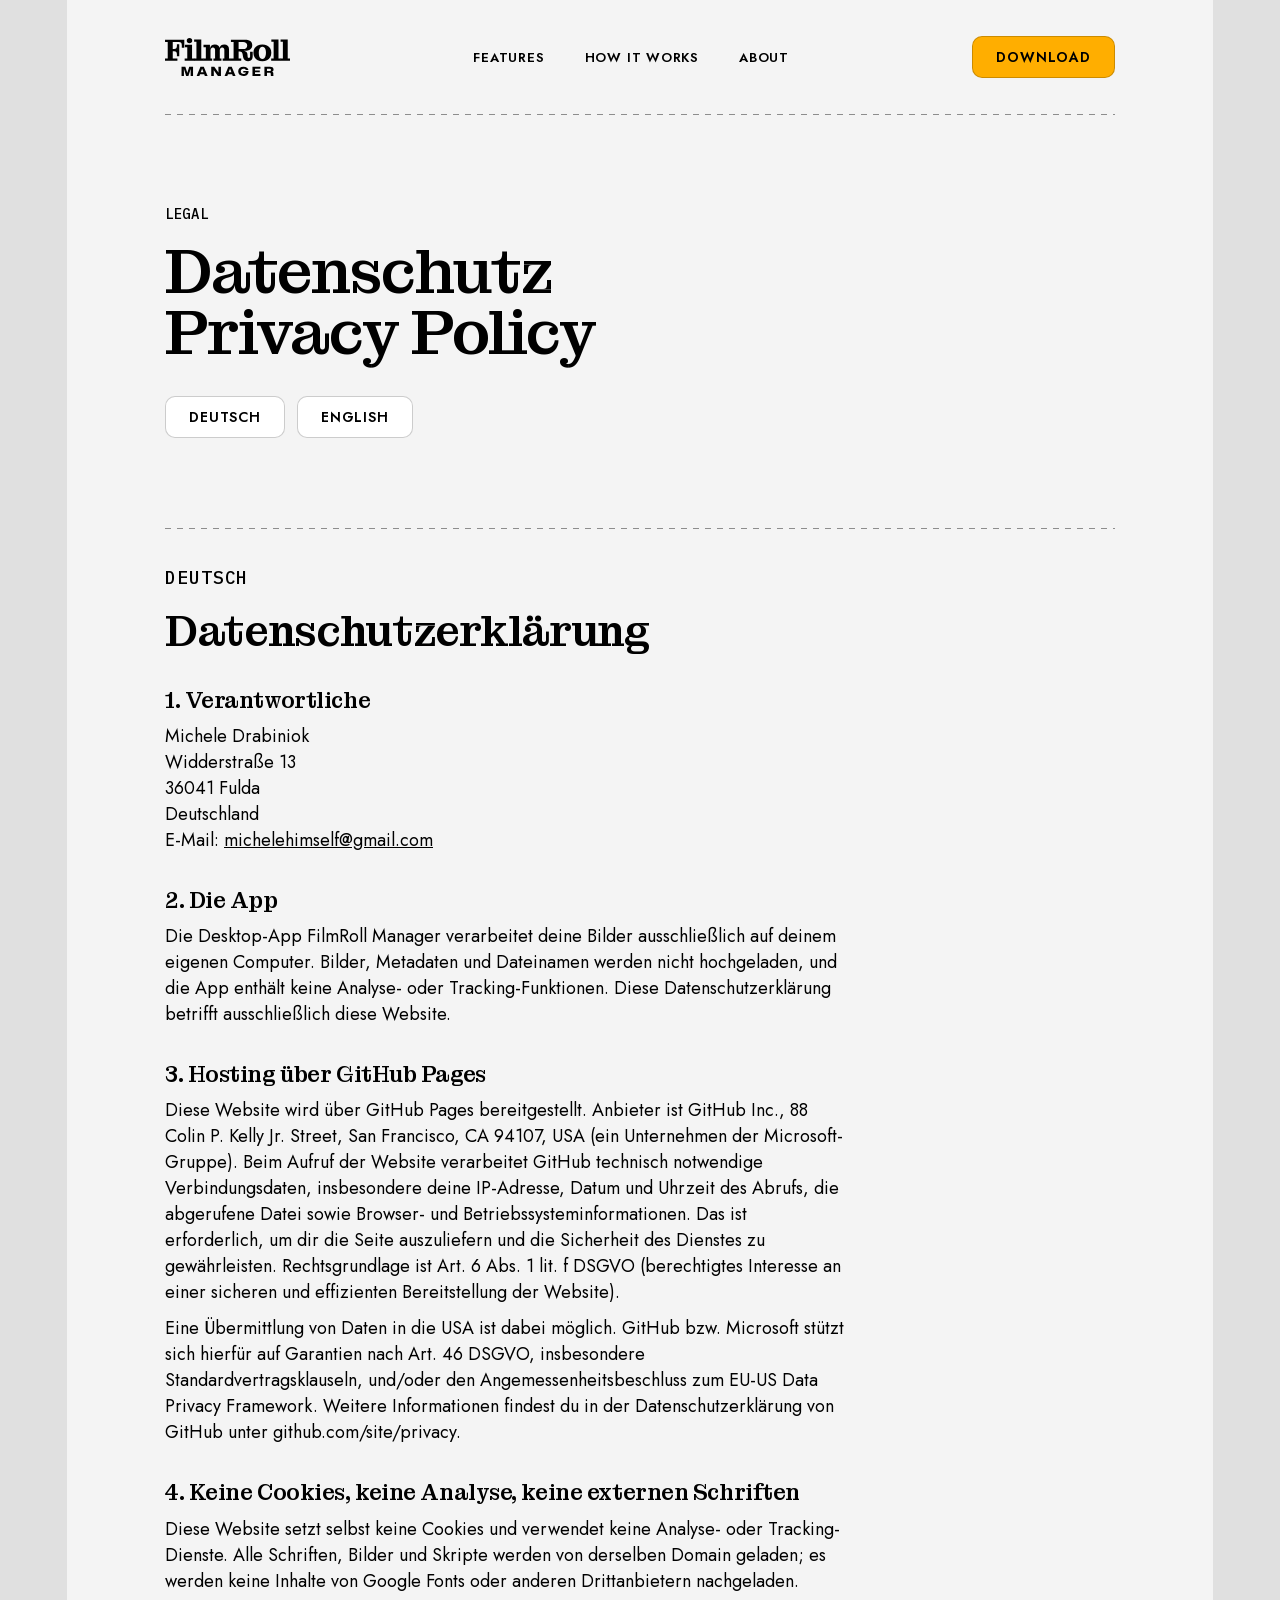
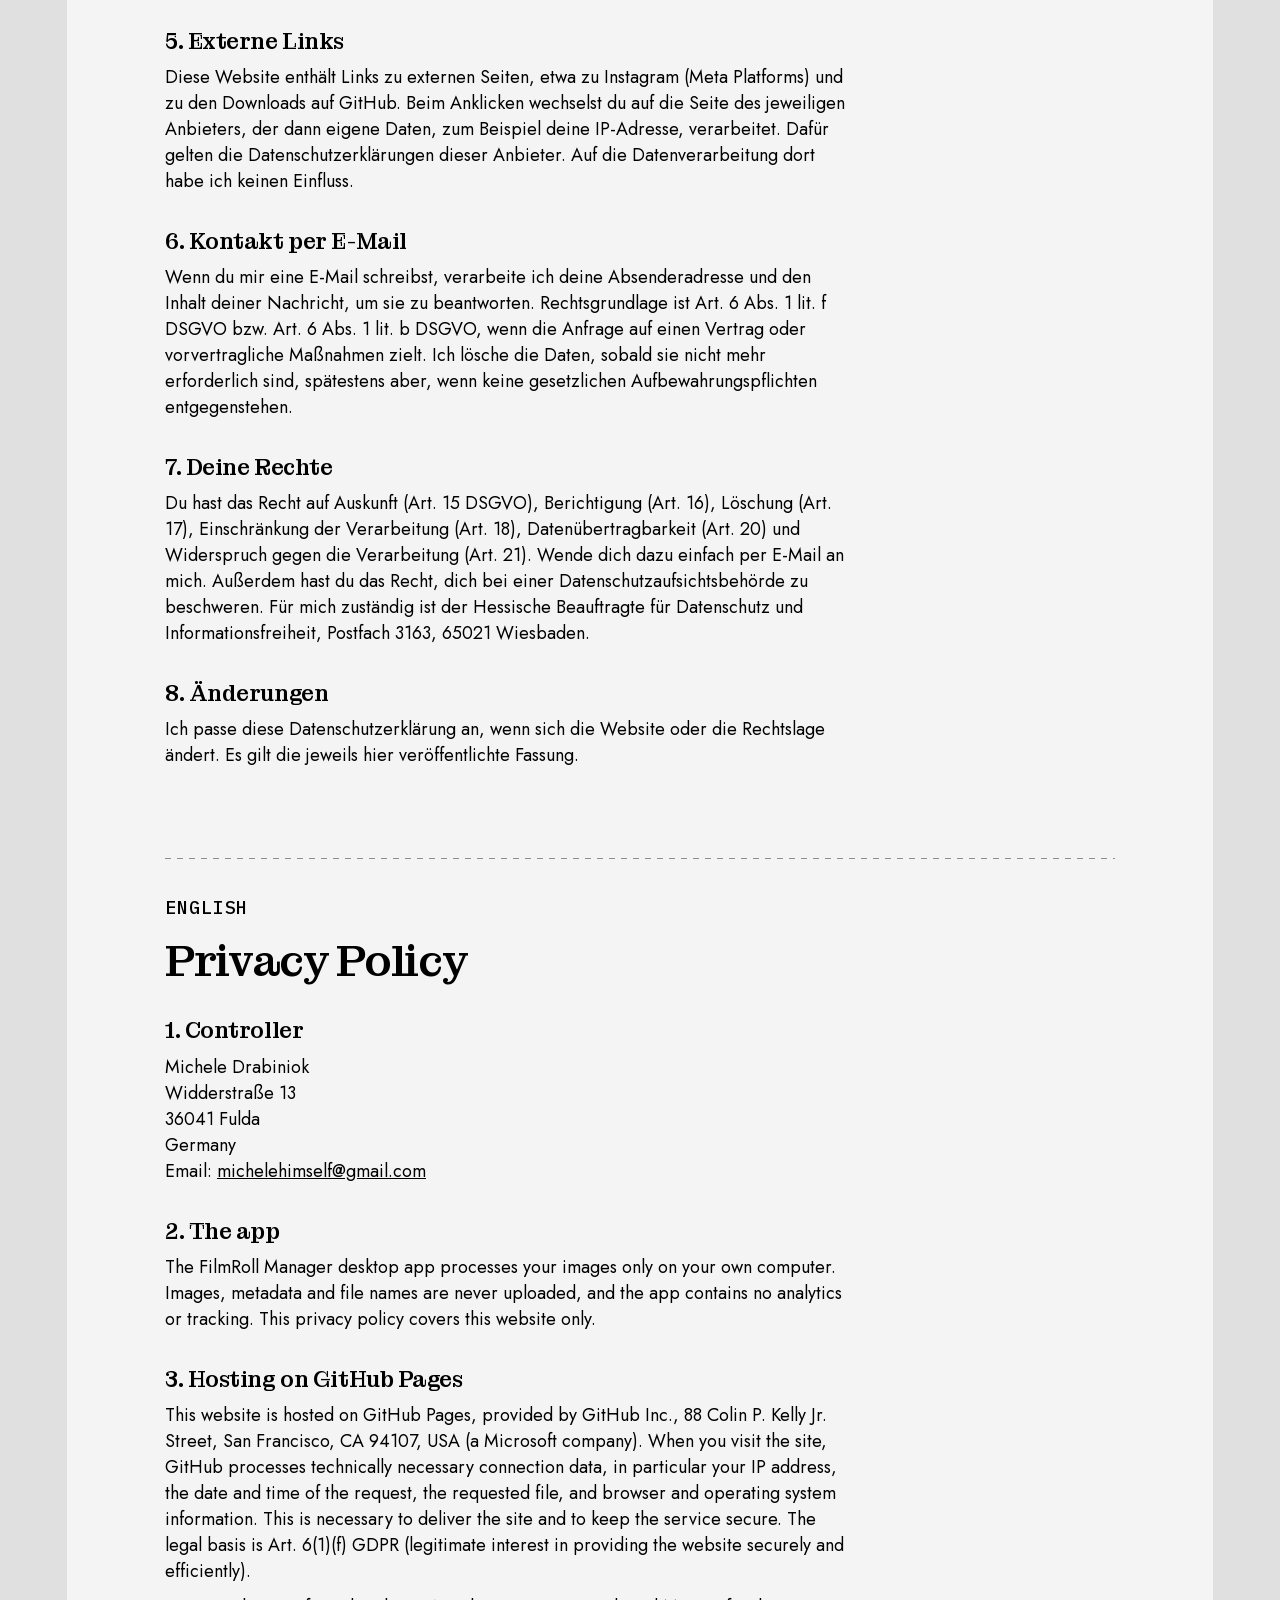
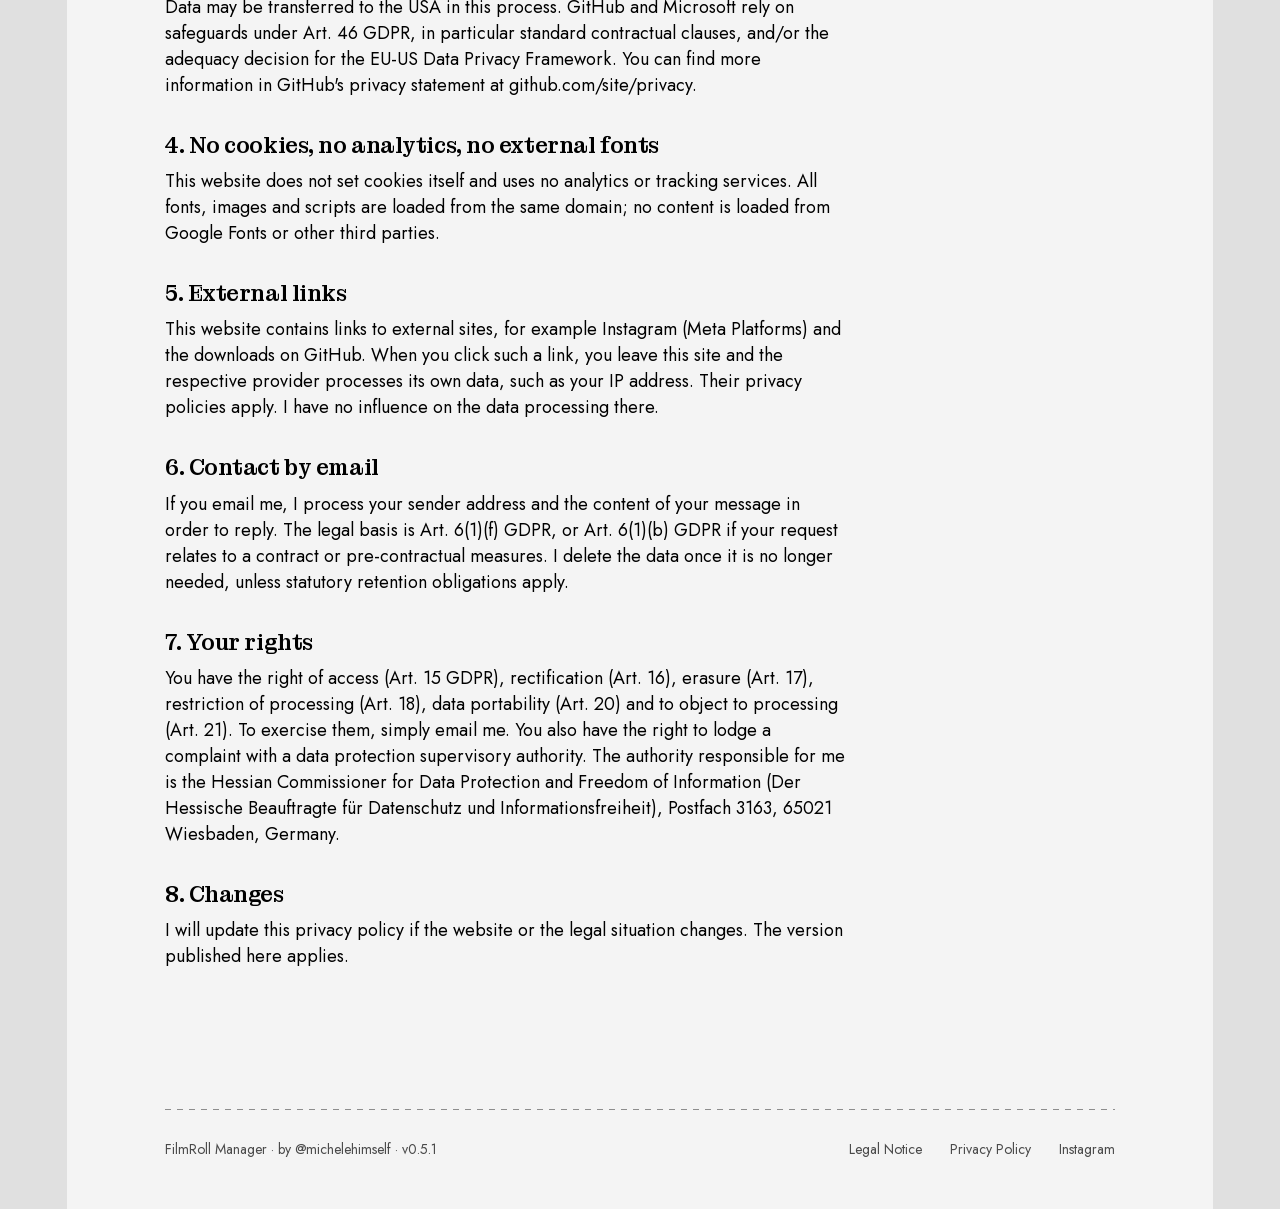
==== datenschutz.html @ 2329e123 "Add FilmRoll Manager website Landing page, legal notice and privacy policy (German and English), loc" ====
<!doctype html>
<html lang="de">
<head>
<meta charset="utf-8">
<meta name="viewport" content="width=device-width, initial-scale=1">
<title>Datenschutzerklärung / Privacy Policy – FilmRoll Manager</title>
<meta name="description" content="Datenschutzerklärung und Privacy Policy der Website von FilmRoll Manager.">
<link rel="stylesheet" href="styles.css">
</head>
<body>
<div class="page">

  <header class="wrap" id="top">
    <div class="nav">
      <a href="index.html" aria-label="FilmRoll Manager"><img class="logo" src="assets/logo.svg" alt="FilmRoll Manager" width="125" height="39"></a>
      <nav aria-label="Main">
        <a href="index.html#features">Features</a>
        <a href="index.html#how">How it works</a>
        <a href="index.html#about">About</a>
      </nav>
      <a class="btn" href="index.html#download">Download</a>
    </div>
    <div class="rule"></div>
  </header>

  <main class="wrap legal">
    <p class="eyebrow">Legal</p>
    <h1>Datenschutz<br>Privacy Policy</h1>
    <div class="lang-switch">
      <a class="btn white" href="#de">Deutsch</a>
      <a class="btn white" href="#en">English</a>
    </div>

    <!-- DEUTSCH -->
    <section class="legal-block" id="de" lang="de">
      <div class="rule"></div>
      <p class="eyebrow" style="margin-top:36px">Deutsch</p>
      <h2>Datenschutzerklärung</h2>

      <h3>1. Verantwortliche</h3>
      <address>
        Michele Drabiniok<br>
        Widderstraße 13<br>
        36041 Fulda<br>
        Deutschland<br>
        E-Mail: <a href="mailto:michelehimself@gmail.com">michelehimself@gmail.com</a>
      </address>

      <h3>2. Die App</h3>
      <p>Die Desktop-App FilmRoll Manager verarbeitet deine Bilder ausschließlich auf deinem eigenen Computer. Bilder, Metadaten und Dateinamen werden nicht hochgeladen, und die App enthält keine Analyse- oder Tracking-Funktionen. Diese Datenschutzerklärung betrifft ausschließlich diese Website.</p>

      <h3>3. Hosting über GitHub Pages</h3>
      <p>Diese Website wird über GitHub Pages bereitgestellt. Anbieter ist GitHub Inc., 88 Colin P. Kelly Jr. Street, San Francisco, CA 94107, USA (ein Unternehmen der Microsoft-Gruppe). Beim Aufruf der Website verarbeitet GitHub technisch notwendige Verbindungsdaten, insbesondere deine IP-Adresse, Datum und Uhrzeit des Abrufs, die abgerufene Datei sowie Browser- und Betriebssysteminformationen. Das ist erforderlich, um dir die Seite auszuliefern und die Sicherheit des Dienstes zu gewährleisten. Rechtsgrundlage ist Art. 6 Abs. 1 lit. f DSGVO (berechtigtes Interesse an einer sicheren und effizienten Bereitstellung der Website).</p>
      <p>Eine Übermittlung von Daten in die USA ist dabei möglich. GitHub bzw. Microsoft stützt sich hierfür auf Garantien nach Art. 46 DSGVO, insbesondere Standardvertragsklauseln, und/oder den Angemessenheitsbeschluss zum EU-US Data Privacy Framework. Weitere Informationen findest du in der Datenschutzerklärung von GitHub unter github.com/site/privacy.</p>

      <h3>4. Keine Cookies, keine Analyse, keine externen Schriften</h3>
      <p>Diese Website setzt selbst keine Cookies und verwendet keine Analyse- oder Tracking-Dienste. Alle Schriften, Bilder und Skripte werden von derselben Domain geladen; es werden keine Inhalte von Google Fonts oder anderen Drittanbietern nachgeladen.</p>

      <h3>5. Externe Links</h3>
      <p>Diese Website enthält Links zu externen Seiten, etwa zu Instagram (Meta Platforms) und zu den Downloads auf GitHub. Beim Anklicken wechselst du auf die Seite des jeweiligen Anbieters, der dann eigene Daten, zum Beispiel deine IP-Adresse, verarbeitet. Dafür gelten die Datenschutzerklärungen dieser Anbieter. Auf die Datenverarbeitung dort habe ich keinen Einfluss.</p>

      <h3>6. Kontakt per E-Mail</h3>
      <p>Wenn du mir eine E-Mail schreibst, verarbeite ich deine Absenderadresse und den Inhalt deiner Nachricht, um sie zu beantworten. Rechtsgrundlage ist Art. 6 Abs. 1 lit. f DSGVO bzw. Art. 6 Abs. 1 lit. b DSGVO, wenn die Anfrage auf einen Vertrag oder vorvertragliche Maßnahmen zielt. Ich lösche die Daten, sobald sie nicht mehr erforderlich sind, spätestens aber, wenn keine gesetzlichen Aufbewahrungspflichten entgegenstehen.</p>

      <h3>7. Deine Rechte</h3>
      <p>Du hast das Recht auf Auskunft (Art. 15 DSGVO), Berichtigung (Art. 16), Löschung (Art. 17), Einschränkung der Verarbeitung (Art. 18), Datenübertragbarkeit (Art. 20) und Widerspruch gegen die Verarbeitung (Art. 21). Wende dich dazu einfach per E-Mail an mich. Außerdem hast du das Recht, dich bei einer Datenschutzaufsichtsbehörde zu beschweren. Für mich zuständig ist der Hessische Beauftragte für Datenschutz und Informationsfreiheit, Postfach 3163, 65021 Wiesbaden.</p>

      <h3>8. Änderungen</h3>
      <p>Ich passe diese Datenschutzerklärung an, wenn sich die Website oder die Rechtslage ändert. Es gilt die jeweils hier veröffentlichte Fassung.</p>
    </section>

    <!-- ENGLISH -->
    <section class="legal-block" id="en" lang="en">
      <div class="rule"></div>
      <p class="eyebrow" style="margin-top:36px">English</p>
      <h2>Privacy Policy</h2>

      <h3>1. Controller</h3>
      <address>
        Michele Drabiniok<br>
        Widderstraße 13<br>
        36041 Fulda<br>
        Germany<br>
        Email: <a href="mailto:michelehimself@gmail.com">michelehimself@gmail.com</a>
      </address>

      <h3>2. The app</h3>
      <p>The FilmRoll Manager desktop app processes your images only on your own computer. Images, metadata and file names are never uploaded, and the app contains no analytics or tracking. This privacy policy covers this website only.</p>

      <h3>3. Hosting on GitHub Pages</h3>
      <p>This website is hosted on GitHub Pages, provided by GitHub Inc., 88 Colin P. Kelly Jr. Street, San Francisco, CA 94107, USA (a Microsoft company). When you visit the site, GitHub processes technically necessary connection data, in particular your IP address, the date and time of the request, the requested file, and browser and operating system information. This is necessary to deliver the site and to keep the service secure. The legal basis is Art. 6(1)(f) GDPR (legitimate interest in providing the website securely and efficiently).</p>
      <p>Data may be transferred to the USA in this process. GitHub and Microsoft rely on safeguards under Art. 46 GDPR, in particular standard contractual clauses, and/or the adequacy decision for the EU-US Data Privacy Framework. You can find more information in GitHub's privacy statement at github.com/site/privacy.</p>

      <h3>4. No cookies, no analytics, no external fonts</h3>
      <p>This website does not set cookies itself and uses no analytics or tracking services. All fonts, images and scripts are loaded from the same domain; no content is loaded from Google Fonts or other third parties.</p>

      <h3>5. External links</h3>
      <p>This website contains links to external sites, for example Instagram (Meta Platforms) and the downloads on GitHub. When you click such a link, you leave this site and the respective provider processes its own data, such as your IP address. Their privacy policies apply. I have no influence on the data processing there.</p>

      <h3>6. Contact by email</h3>
      <p>If you email me, I process your sender address and the content of your message in order to reply. The legal basis is Art. 6(1)(f) GDPR, or Art. 6(1)(b) GDPR if your request relates to a contract or pre-contractual measures. I delete the data once it is no longer needed, unless statutory retention obligations apply.</p>

      <h3>7. Your rights</h3>
      <p>You have the right of access (Art. 15 GDPR), rectification (Art. 16), erasure (Art. 17), restriction of processing (Art. 18), data portability (Art. 20) and to object to processing (Art. 21). To exercise them, simply email me. You also have the right to lodge a complaint with a data protection supervisory authority. The authority responsible for me is the Hessian Commissioner for Data Protection and Freedom of Information (Der Hessische Beauftragte für Datenschutz und Informationsfreiheit), Postfach 3163, 65021 Wiesbaden, Germany.</p>

      <h3>8. Changes</h3>
      <p>I will update this privacy policy if the website or the legal situation changes. The version published here applies.</p>
    </section>
  </main>

  <footer class="wrap footer">
    <div class="rule"></div>
    <div class="row">
      <span>FilmRoll Manager · by <a href="https://www.instagram.com/michelehimself" target="_blank" rel="noopener">@michelehimself</a> · v0.5.1</span>
      <nav aria-label="Footer">
        <a href="impressum.html">Legal Notice</a>
        <a href="datenschutz.html">Privacy Policy</a>
        <a href="https://instagram.com/filmrollmanager" target="_blank" rel="noopener">Instagram</a>
      </nav>
    </div>
  </footer>

</div>
</body>
</html>
---- styles.css ----
@font-face { font-family: "Montagu Slab"; font-weight: 500; font-style: normal; font-display: swap; src: url("fonts/montagu-500.woff2") format("woff2"); }
@font-face { font-family: "Jost"; font-weight: 400 700; font-style: normal; font-display: swap; src: url("fonts/jost-var.woff2") format("woff2"); }
@font-face { font-family: "IBM Plex Mono"; font-weight: 500; font-style: normal; font-display: swap; src: url("fonts/plexmono-500.woff2") format("woff2"); }

:root {
  --canvas: #e0e0e0;
  --page: #f4f4f4;
  --card: #e6e6e6;
  --ink: #000;
  --soft: #4a4a4a;
  --dash: #8d8d8d;
  --amber: #ffae00;
  --amber-hover: #ffbd2e;
  --serif: "Montagu Slab", Georgia, "Times New Roman", serif;
  --sans: "Jost", -apple-system, "Helvetica Neue", Arial, sans-serif;
  --mono: "IBM Plex Mono", ui-monospace, "SF Mono", Menlo, monospace;
  --pad: 98px;
  --dash-card: url("data:image/svg+xml;utf8,<svg xmlns='http://www.w3.org/2000/svg' width='100%' height='100%'><rect width='100%' height='100%' rx='24' ry='24' fill='none' stroke='%238d8d8d' stroke-width='2' stroke-dasharray='6 6'/></svg>");
  --dash-btn: url("data:image/svg+xml;utf8,<svg xmlns='http://www.w3.org/2000/svg' width='100%' height='100%'><rect width='100%' height='100%' rx='10' ry='10' fill='none' stroke='%238d8d8d' stroke-width='2' stroke-dasharray='6 6'/></svg>");
  --dash-badge: url("data:image/svg+xml;utf8,<svg xmlns='http://www.w3.org/2000/svg' width='100%' height='100%'><rect width='100%' height='100%' rx='5' ry='5' fill='none' stroke='%238d8d8d' stroke-width='2' stroke-dasharray='3 3'/></svg>");
}
* { box-sizing: border-box; }
html { scroll-behavior: smooth; scroll-padding-top: 20px; }
body { margin: 0; background: var(--canvas); color: var(--ink); font-family: var(--sans); font-size: 16px; line-height: 23px; -webkit-font-smoothing: antialiased; }
img { display: block; max-width: 100%; }
a { color: inherit; }
p { margin: 0; }
h1, h2, h3 { font-family: var(--serif); font-weight: 500; margin: 0; }

.page { max-width: 1146px; margin-inline: auto; background: var(--page); overflow: hidden; }
.wrap { padding-inline: var(--pad); }

/* dashed rules, exactly like the design (6px dash, 6px gap) */
.rule { height: 1px; background: repeating-linear-gradient(90deg, var(--dash) 0 6px, transparent 6px 12px); }
.rule-v { width: 1px; background: repeating-linear-gradient(180deg, var(--dash) 0 6px, transparent 6px 12px); }

.eyebrow { font-family: var(--mono); font-weight: 500; font-size: 14px; letter-spacing: .05em; text-transform: uppercase; line-height: normal; }
.btn { display: inline-flex; align-items: center; justify-content: center; font-family: var(--sans); font-weight: 600; font-size: 14px; letter-spacing: .06em; text-transform: uppercase; line-height: normal; text-decoration: none; color: var(--ink); background: var(--amber); border: 1px solid rgba(0,0,0,.2); border-radius: 10px; padding: 10px 23px; cursor: pointer; transition: background .15s, transform .15s; }
.btn:hover { background: var(--amber-hover); }
.btn.white { background: #fff; }
.btn.white:hover { background: #fafafa; }
.btn[aria-disabled="true"] { background: var(--dash-btn) 0 0 / 100% 100% no-repeat border-box, transparent; color: #7a7a7a; border-color: transparent; cursor: not-allowed; pointer-events: none; }

/* nav */
.nav { display: flex; align-items: center; justify-content: space-between; height: 114px; padding-top: 0; }
.nav .logo { width: 125px; height: auto; }
.nav nav { display: flex; gap: 40px; }
.nav nav a { font-weight: 600; font-size: 13px; letter-spacing: .06em; text-transform: uppercase; text-decoration: none; line-height: normal; }
.nav nav a:hover { text-decoration: underline; text-underline-offset: 5px; }
.nav .btn { padding: 10px 23px; }

/* hero */
.hero { text-align: center; padding-top: 102px; }
.hero h1 { font-size: 80px; line-height: .96; letter-spacing: -.03em; max-width: 690px; margin: 18px auto 0; }
.hero .lead { font-size: 20px; line-height: 27px; max-width: 528px; margin: 34px auto 0; }
.hero .cta { display: flex; justify-content: center; gap: 14px; margin-top: 34px; }
.hero .shot { margin: 90px auto 0; width: min(989px, 100%); }
.hero .shot img { width: 100%; height: auto; }

/* sections */
.section { padding-top: 140px; }
.section h2 { font-size: 64px; line-height: .96; letter-spacing: -.03em; margin-top: 18px; }
.section .intro { font-size: 20px; line-height: 27px; max-width: 766px; margin-top: 26px; }
.section .intro strong { font-weight: 600; }

.trio { display: grid; grid-template-columns: 1fr auto 1fr auto 1fr; margin-top: 80px; }
.trio .col { padding-inline: 0; }
.trio .col:nth-child(3) { padding-inline: 50px; }
.trio .col:nth-child(5) { padding-left: 50px; }
.trio .col:nth-child(1) { padding-right: 50px; }
.icon-box { width: 64px; height: 64px; background: #fff; border-radius: 14px; display: grid; place-items: center; }
.icon-box img { width: 36px; height: 36px; }
.trio h3 { font-size: 24px; line-height: 1.1; letter-spacing: -.03em; margin: 24px 0 14px; }
.trio p { max-width: 270px; }

.more { display: grid; grid-template-columns: 1fr 380px; gap: 114px; align-items: center; }
.more h3 { font-size: 37px; line-height: 1.08; letter-spacing: -.03em; margin-top: 18px; }
.more .txt { margin-top: 20px; max-width: 456px; font-size: 20px; line-height: 27px; }
.more .btn { margin-top: 20px; }

.dcard { background: var(--dash-card) 0 0 / 100% 100% no-repeat border-box, var(--card); border: 1px solid transparent; border-radius: 24px; overflow: hidden; position: relative; }
.dcard h3 { font-size: 24px; line-height: 1.1; letter-spacing: -.03em; }
.dcard.contact { padding: 34px 36px 40px; }
.dcard.contact h3 { margin: 20px 0 14px; }
.dcard.contact p { max-width: 291px; }

.fav-grid { display: grid; grid-template-columns: 1fr 1fr; gap: 40px; margin-top: 60px; }
.dcard.fav { padding: 44px 36px 0; height: 476px; }
.dcard.fav p { margin-top: 20px; max-width: 358px; }
.dcard.fav .pic { position: absolute; left: -1px; top: 196px; width: 652px; height: 536px; overflow: hidden; pointer-events: none; }
.dcard.fav .pic img { width: 100%; height: 100%; object-fit: cover; max-width: none; }
.dcard.fav .pic.gear img { position: absolute; width: 102.27%; height: 84.49%; left: 2.79%; top: 2.64%; object-fit: fill; }


/* big call to action */
.cta-big { background: var(--amber); border: 1px solid rgba(0,0,0,.2); border-radius: 24px; padding: 72px 64px; text-align: center; }
.cta-big h2 { font-size: 64px; line-height: .96; letter-spacing: -.03em; margin: 18px 0 0; }
.cta-big .cta-txt { font-size: 20px; line-height: 27px; margin-top: 22px; }
.cta-btns { display: flex; justify-content: center; gap: 14px; margin-top: 36px; flex-wrap: wrap; }
.btn.dark { background: #000; color: #fff; border-color: #000; }
.btn.dark:hover { background: #222; }
.btn.dark.ghost { background: transparent; color: #000; }
.btn.dark.ghost:hover { background: rgba(0,0,0,.08); }

/* download */
.dl-grid { display: grid; grid-template-columns: repeat(3, 1fr); gap: 24px; margin-top: 60px; }
.dcard.dl { padding: 36px; min-height: 320px; display: flex; flex-direction: column; }
.dcard.dl .os { font-family: var(--mono); font-weight: 500; font-size: 12px; letter-spacing: .08em; text-transform: uppercase; line-height: normal; color: var(--soft); }
.dcard.dl h3 { font-size: 37px; line-height: 1.08; margin-top: 14px; }
.dcard.dl p { margin-top: 12px; flex: 1; }
.dcard.dl .btn { margin-top: 28px; align-self: flex-start; }
.dcard.dl.on { background: #fff; border-color: rgba(0,0,0,.2); }
.dcard.dl.soon { color: #6e6e6e; }
.badge { font-family: var(--mono); font-weight: 500; font-size: 11px; letter-spacing: .08em; text-transform: uppercase; background: var(--dash-badge) 0 0 / 100% 100% no-repeat border-box; border: 1px solid transparent; border-radius: 6px; padding: 2px 8px; margin-left: 10px; vertical-align: middle; position: relative; top: -4px; color: #6e6e6e; }
.dl-note { margin-top: 28px; max-width: 520px; color: var(--soft); }

/* about */
.about { display: grid; grid-template-columns: 380px 1fr; gap: 72px; align-items: center; }
.portrait { aspect-ratio: 4 / 5; background: var(--dash-card) 0 0 / 100% 100% no-repeat border-box, var(--card); border: 1px solid transparent; border-radius: 24px; display: grid; place-items: center; color: #7a7a7a; font-family: var(--mono); font-weight: 500; font-size: 12px; letter-spacing: .08em; text-transform: uppercase; overflow: hidden; }
.portrait img { width: 100%; height: 100%; object-fit: cover; }
.about h2 { margin-top: 18px; }
.about .txt { font-size: 20px; line-height: 27px; margin-top: 24px; max-width: 480px; }
.about .btn { margin-top: 28px; }

/* faq */
.faq-list { margin-top: 50px; }
.faq-list .rule:last-child { margin-top: 0; }
details { padding: 24px 0; }
summary { cursor: pointer; list-style: none; display: flex; justify-content: space-between; align-items: center; gap: 24px; font-family: var(--serif); font-weight: 500; font-size: 24px; line-height: 1.1; letter-spacing: -.03em; }
summary::-webkit-details-marker { display: none; }
summary::after { content: "+"; font-family: var(--mono); font-size: 22px; font-weight: 500; line-height: 1; flex: none; }
details[open] summary::after { content: "–"; }
details p { max-width: 640px; margin-top: 14px; font-size: 18px; line-height: 25px; }

/* footer */
.footer { margin-top: 140px; padding-bottom: 48px; }
.footer .row { display: flex; justify-content: space-between; align-items: center; gap: 24px; padding-top: 28px; font-size: 14px; color: var(--soft); }
.footer .logo { width: 96px; }
.footer nav { display: flex; gap: 28px; }
.footer a { text-decoration: none; }
.footer a:hover { text-decoration: underline; text-underline-offset: 4px; }
.footer a[aria-disabled="true"] { opacity: .55; pointer-events: none; }

:focus-visible { outline: 2px solid var(--ink); outline-offset: 3px; border-radius: 6px; }

@media (max-width: 1000px) {
  :root { --pad: 40px; }
  .hero h1 { font-size: 64px; max-width: 560px; }
  .section h2, .cta-big h2 { font-size: 52px; }
  .more { grid-template-columns: 1fr; gap: 50px; }
  .dcard.contact { max-width: 420px; }
  .fav-grid { grid-template-columns: 1fr; }
  .dl-grid { grid-template-columns: 1fr; }
  .about { grid-template-columns: 300px 1fr; gap: 48px; }
}
@media (max-width: 720px) {
  :root { --pad: 22px; }
  .nav { height: 84px; }
  .nav nav { display: none; }
  .hero { padding-top: 60px; }
  .hero h1 { font-size: 46px; }
  .hero .lead { font-size: 18px; }
  .hero .cta { flex-wrap: wrap; }
  .hero .shot { margin-top: 56px; }
  .section { padding-top: 90px; }
  .section h2, .cta-big h2 { font-size: 40px; }
  .cta-big { padding: 48px 24px; }
  .section .intro, .more .txt, .about .txt { font-size: 18px; }
  .trio { grid-template-columns: 1fr; margin-top: 50px; }
  .trio .rule-v { width: 100%; height: 1px; background: repeating-linear-gradient(90deg, var(--dash) 0 6px, transparent 6px 12px); margin: 40px 0; }
  .trio .col, .trio .col:nth-child(n) { padding-inline: 0; }
  .more h3 { font-size: 30px; }
  .dcard.fav { height: 440px; }
  .about { grid-template-columns: 1fr; }
  .portrait { max-width: 300px; }
  summary { font-size: 20px; }
  .footer .row { flex-direction: column; align-items: flex-start; }
}
@media (prefers-reduced-motion: reduce) { html { scroll-behavior: auto; } }

/* legal pages */
.legal { padding-top: 90px; }
.legal h1 { font-size: 64px; line-height: .96; letter-spacing: -.03em; margin-top: 18px; }
.lang-switch { display: flex; gap: 12px; margin-top: 32px; }
.legal-block { margin-top: 90px; }
.legal-block h2 { font-size: 44px; line-height: 1; letter-spacing: -.03em; margin: 18px 0 36px; }
.legal-block h3 { font-size: 22px; line-height: 1.1; letter-spacing: -.02em; margin: 36px 0 10px; }
.legal-block p { max-width: 680px; font-size: 18px; line-height: 26px; margin-top: 10px; }
.legal-block address { font-style: normal; font-size: 18px; line-height: 26px; }
.legal-block .rule { margin-bottom: 0; }
.todo { background: rgba(255,174,0,.35); border-radius: 4px; padding: 0 5px; }
@media (max-width: 720px) { .legal h1 { font-size: 44px; } .legal-block h2 { font-size: 34px; } }
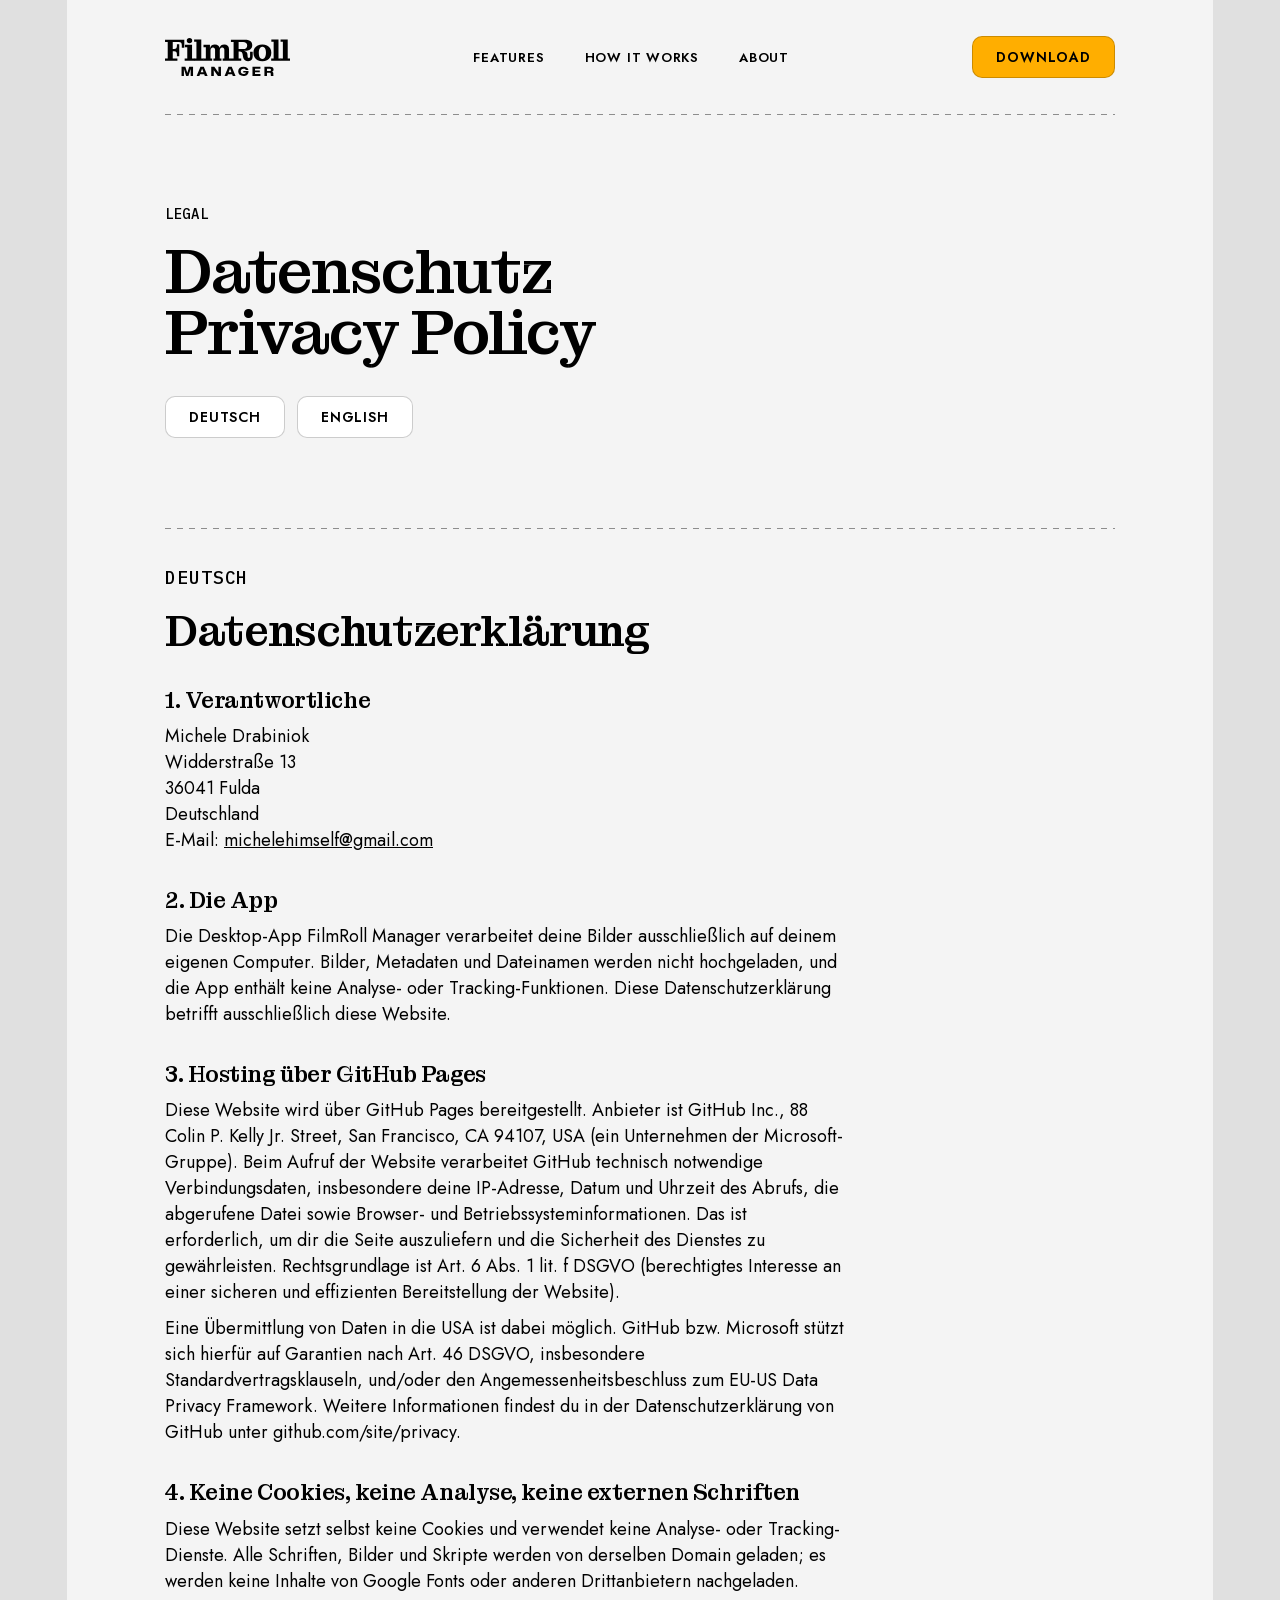
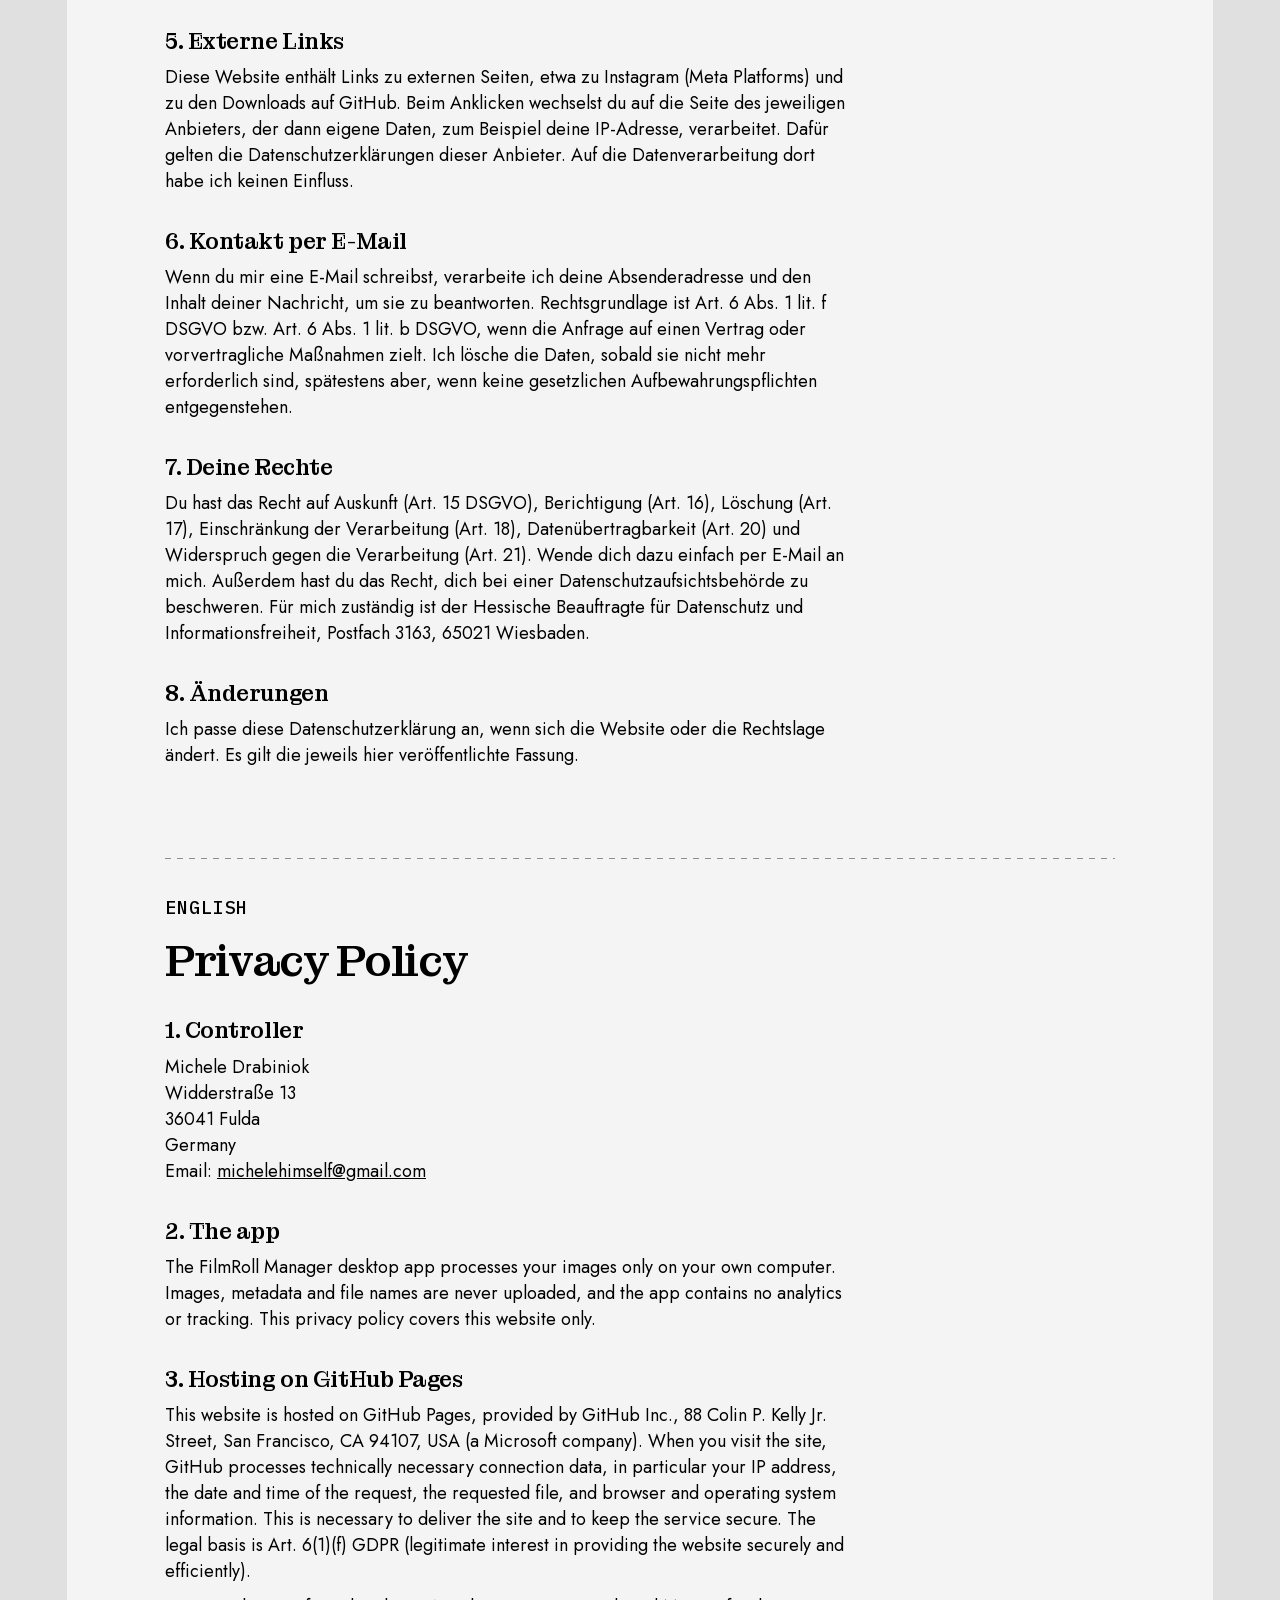
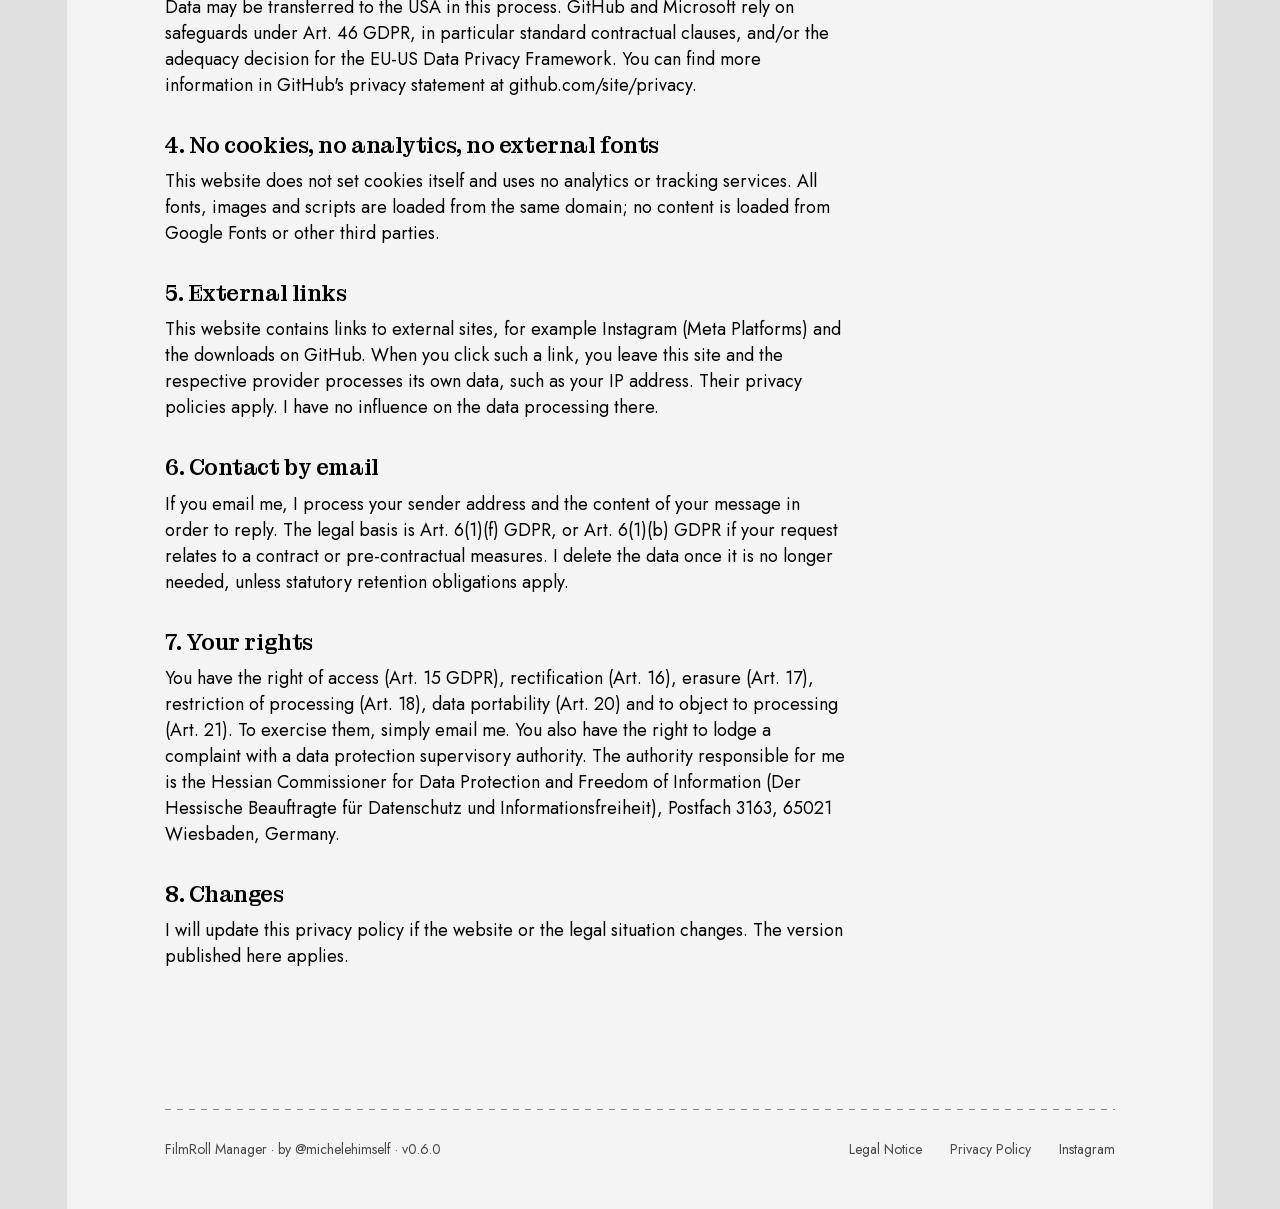
==== commit f5483a29: "Update about section, downloads and legal pages Add portrait with photo credit, Instagram button, di" ====
--- a/datenschutz.html
+++ b/datenschutz.html
@@ -111,7 +111,7 @@
   <footer class="wrap footer">
     <div class="rule"></div>
     <div class="row">
-      <span>FilmRoll Manager · by <a href="https://www.instagram.com/michelehimself" target="_blank" rel="noopener">@michelehimself</a> · v0.5.1</span>
+      <span>FilmRoll Manager · by <a href="https://www.instagram.com/michelehimself" target="_blank" rel="noopener">@michelehimself</a> · v0.6.0</span>
       <nav aria-label="Footer">
         <a href="impressum.html">Legal Notice</a>
         <a href="datenschutz.html">Privacy Policy</a>
--- a/styles.css
+++ b/styles.css
@@ -111,16 +111,35 @@
 .dcard.dl .btn { margin-top: 28px; align-self: flex-start; }
 .dcard.dl.on { background: #fff; border-color: rgba(0,0,0,.2); }
 .dcard.dl.soon { color: #6e6e6e; }
-.badge { font-family: var(--mono); font-weight: 500; font-size: 11px; letter-spacing: .08em; text-transform: uppercase; background: var(--dash-badge) 0 0 / 100% 100% no-repeat border-box; border: 1px solid transparent; border-radius: 6px; padding: 2px 8px; margin-left: 10px; vertical-align: middle; position: relative; top: -4px; color: #6e6e6e; }
+.badge { font-family: var(--mono); font-weight: 500; font-size: 11px; letter-spacing: .08em; text-transform: uppercase; border: 1px solid var(--dash); border-radius: 6px; padding: 2px 8px; line-height: 1.3; margin-left: 10px; vertical-align: middle; position: relative; top: -4px; color: #6e6e6e; }
+.install-lead { margin-top: 14px; }
+.modal ol { margin: 14px 0 0; padding-left: 22px; }
+.modal li { margin-top: 4px; }
+.modal code { font-family: var(--mono); font-weight: 500; font-size: 13px; }
+.cmd { display: flex; align-items: center; justify-content: space-between; gap: 16px; margin-top: 14px; background: #fff; border: 1px solid rgba(0,0,0,.2); border-radius: 10px; padding: 10px 10px 10px 16px; }
+.cmd code { font-size: 13px; white-space: normal; word-break: break-word; line-height: 1.5; }
+.copy { flex: none; font-family: var(--sans); font-weight: 600; font-size: 12px; letter-spacing: .06em; text-transform: uppercase; background: var(--amber); border: 1px solid rgba(0,0,0,.2); border-radius: 8px; padding: 7px 14px; cursor: pointer; }
+.copy:hover { background: var(--amber-hover); }
 .dl-note { margin-top: 28px; max-width: 520px; color: var(--soft); }
 
 /* about */
 .about { display: grid; grid-template-columns: 380px 1fr; gap: 72px; align-items: center; }
 .portrait { aspect-ratio: 4 / 5; background: var(--dash-card) 0 0 / 100% 100% no-repeat border-box, var(--card); border: 1px solid transparent; border-radius: 24px; display: grid; place-items: center; color: #7a7a7a; font-family: var(--mono); font-weight: 500; font-size: 12px; letter-spacing: .08em; text-transform: uppercase; overflow: hidden; }
 .portrait img { width: 100%; height: 100%; object-fit: cover; }
+.about-photo { margin: 0; }
+.portrait.has-photo { display: block; position: relative; background: none; border: 0; aspect-ratio: 2 / 3; }
+.portrait.has-photo img { object-position: 50% 100%; }
+.credit { position: absolute; left: 14px; bottom: 14px; display: inline-flex; align-items: center; height: 30px; padding: 0 7px; border-radius: 15px; background: rgba(0,0,0,.55); -webkit-backdrop-filter: blur(8px); backdrop-filter: blur(8px); color: #fff; cursor: default; outline-offset: 2px; }
+.credit svg { flex: none; }
+.credit span { max-width: 0; overflow: hidden; white-space: nowrap; opacity: 0; font-family: var(--mono); font-weight: 500; font-size: 11px; letter-spacing: .06em; text-transform: uppercase; line-height: normal; transition: max-width .25s ease, opacity .2s ease, margin .25s ease; }
+.credit:hover span, .credit:focus span, .credit:focus-within span { max-width: 220px; opacity: 1; margin: 0 6px 0 8px; }
+
 .about h2 { margin-top: 18px; }
 .about .txt { font-size: 20px; line-height: 27px; margin-top: 24px; max-width: 480px; }
 .about .btn { margin-top: 28px; }
+
+.btn-social { gap: 10px; padding-left: 15px; padding-right: 15px; }
+.btn-social .ico { flex: none; }
 
 /* faq */
 .faq-list { margin-top: 50px; }
@@ -190,3 +209,18 @@
 .legal-block .rule { margin-bottom: 0; }
 .todo { background: rgba(255,174,0,.35); border-radius: 4px; padding: 0 5px; }
 @media (max-width: 720px) { .legal h1 { font-size: 44px; } .legal-block h2 { font-size: 34px; } }
+
+/* download dialog */
+.modal { width: min(560px, calc(100% - 32px)); max-height: calc(100vh - 32px); overflow: auto; padding: 36px 36px 32px; border: 1px solid rgba(0,0,0,.2); border-radius: 24px; background: var(--page); color: var(--ink); box-shadow: 0 24px 80px rgba(0,0,0,.25); }
+.modal::backdrop { background: rgba(0,0,0,.35); -webkit-backdrop-filter: blur(3px); backdrop-filter: blur(3px); }
+.modal h3 { font-size: 37px; line-height: 1.08; letter-spacing: -.03em; margin-top: 14px; }
+.modal .modal-lead { margin-top: 14px; }
+.modal .rule { margin: 28px 0 24px; }
+.modal-close { position: absolute; top: 18px; right: 18px; width: 36px; height: 36px; display: grid; place-items: center; background: #fff; border: 1px solid rgba(0,0,0,.2); border-radius: 10px; cursor: pointer; color: var(--ink); }
+.modal-close:hover { background: #fafafa; }
+@media (max-width: 720px) { .modal { padding: 28px 22px 24px; } .modal h3 { font-size: 30px; } .cmd code { white-space: normal; word-break: break-all; } }
+
+.warn { display: flex; gap: 12px; align-items: flex-start; margin-top: 14px; padding: 14px 16px; background: rgba(255,174,0,.2); border: 1px solid var(--amber); border-radius: 10px; }
+.warn svg { flex: none; margin-top: 1px; }
+.warn p { font-size: 15px; line-height: 21px; }
+.warn strong { font-weight: 600; }
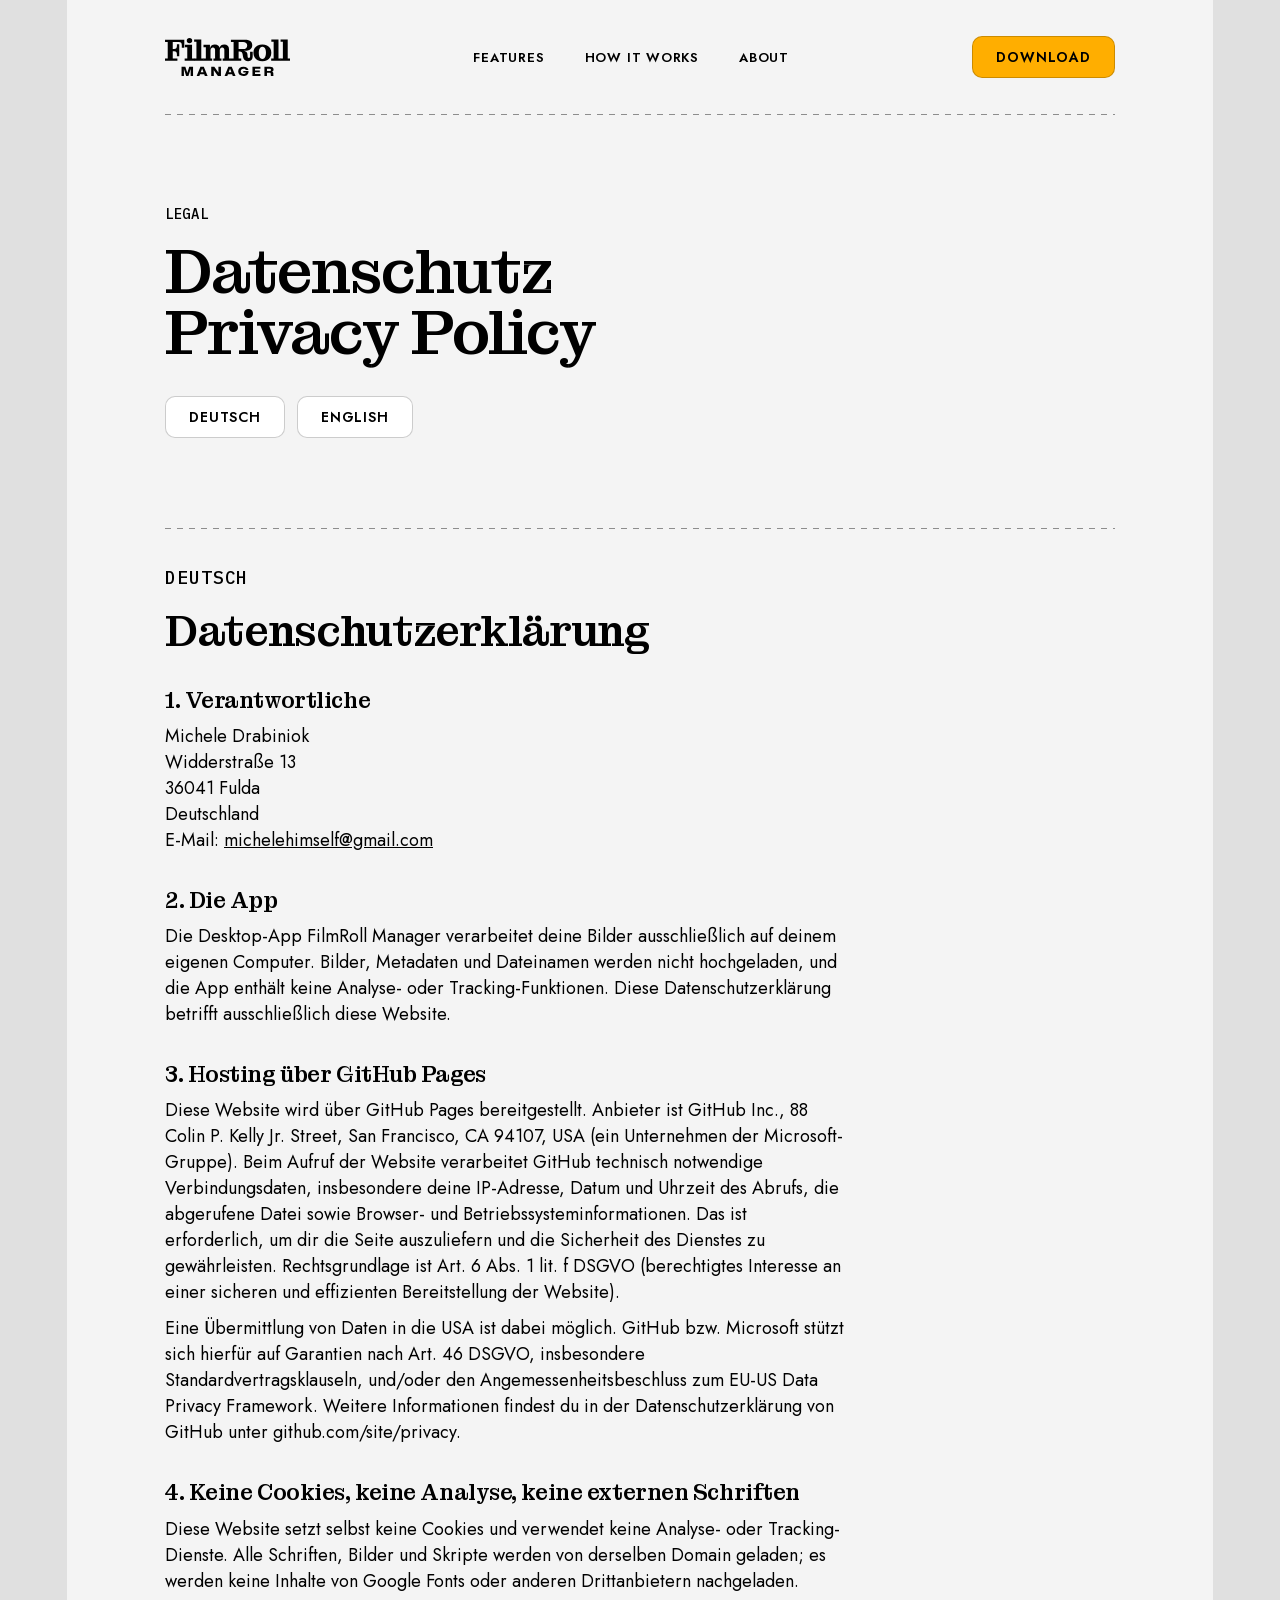
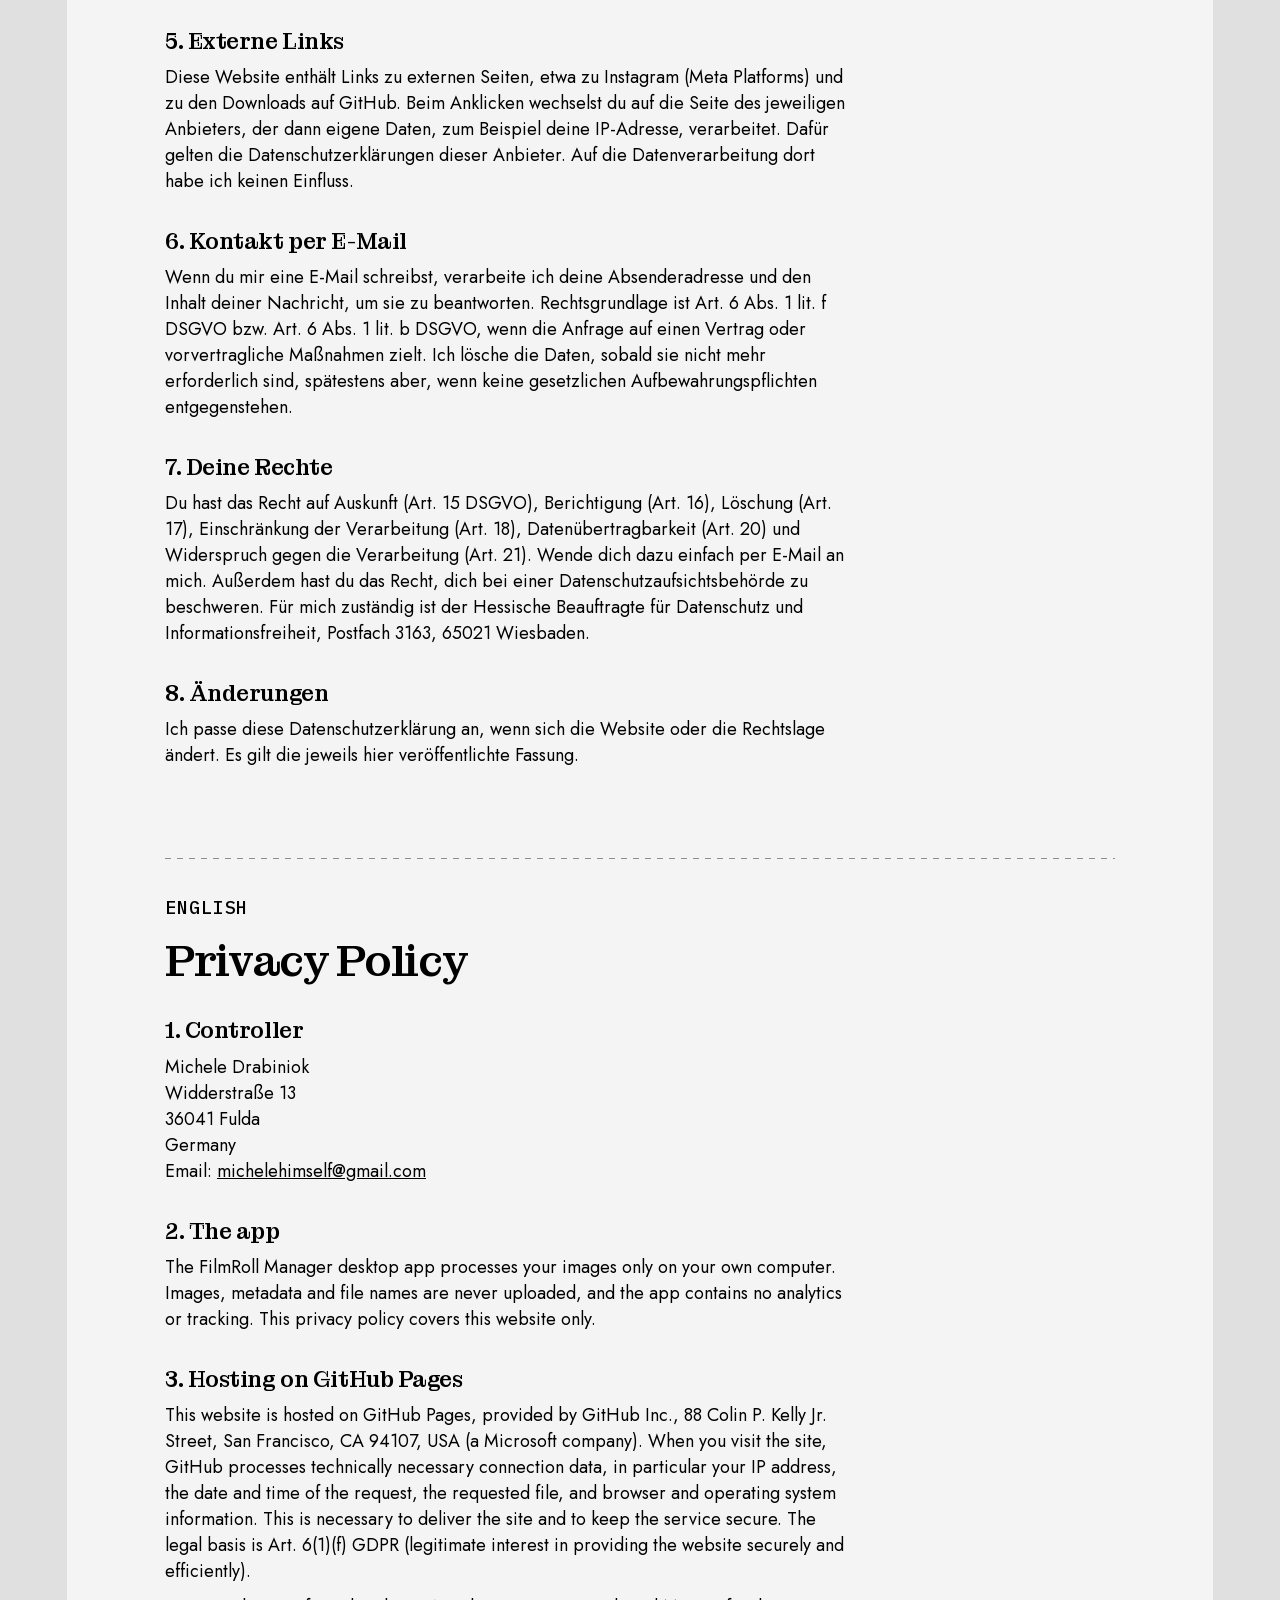
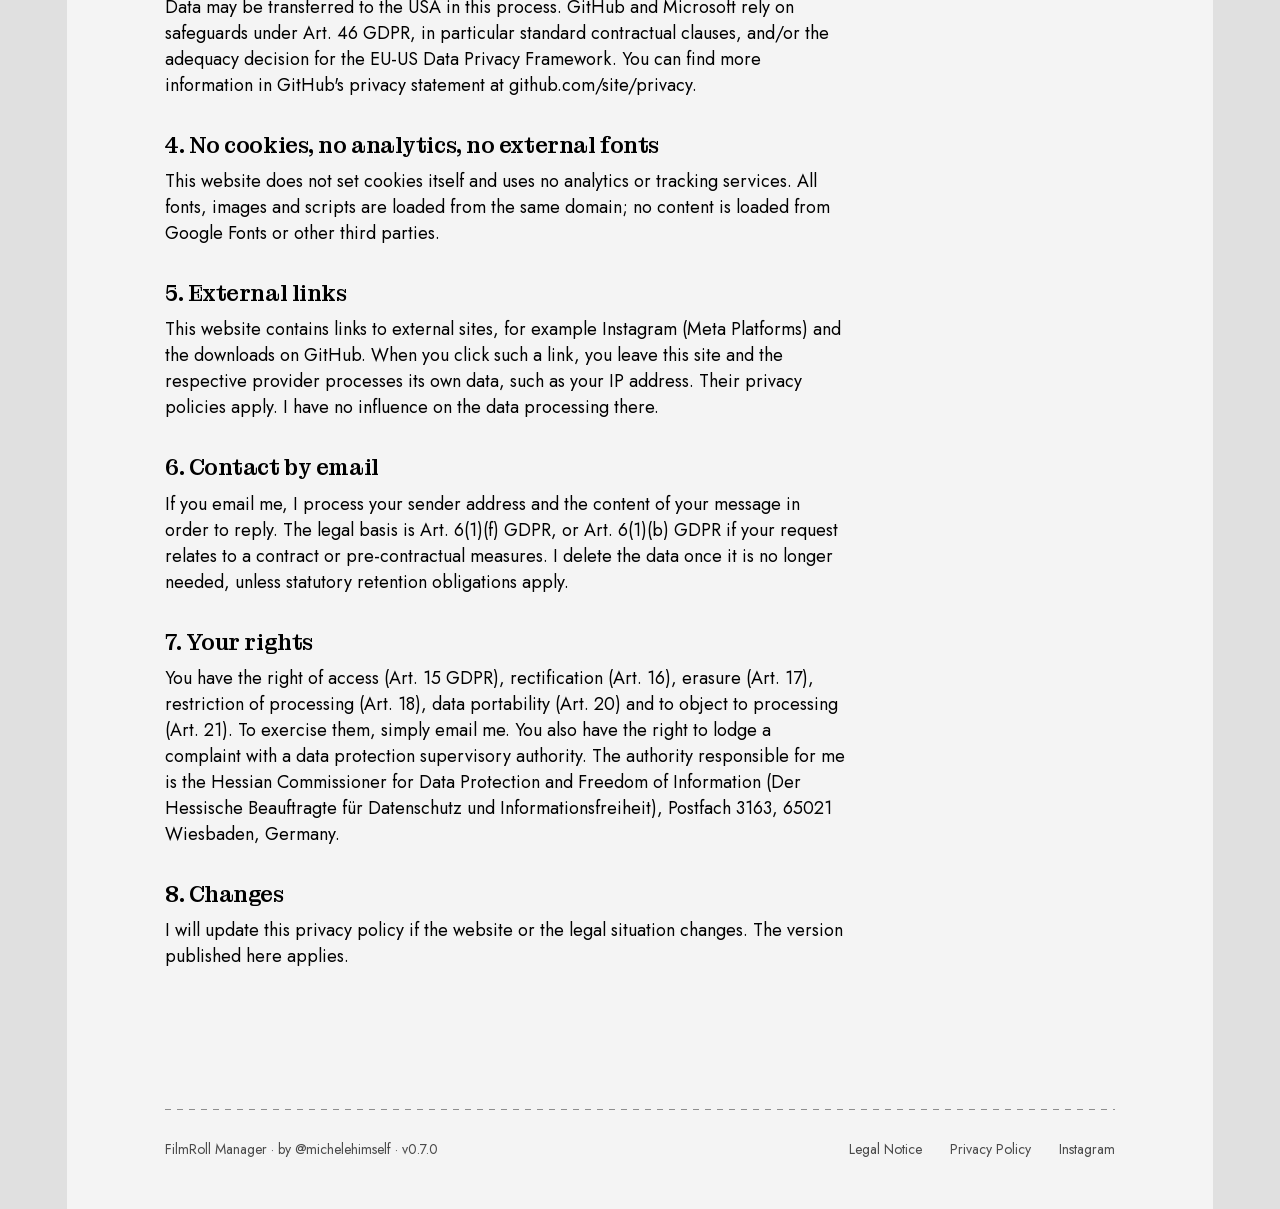
==== commit c2ed08b6: "Polish landing page and update download to v0.7.0 Scale-on-scroll hero image, equal feature columns," ====
--- a/datenschutz.html
+++ b/datenschutz.html
@@ -111,7 +111,7 @@
   <footer class="wrap footer">
     <div class="rule"></div>
     <div class="row">
-      <span>FilmRoll Manager · by <a href="https://www.instagram.com/michelehimself" target="_blank" rel="noopener">@michelehimself</a> · v0.6.0</span>
+      <span>FilmRoll Manager · by <a href="https://www.instagram.com/michelehimself" target="_blank" rel="noopener">@michelehimself</a> · v0.7.0</span>
       <nav aria-label="Footer">
         <a href="impressum.html">Legal Notice</a>
         <a href="datenschutz.html">Privacy Policy</a>
--- a/styles.css
+++ b/styles.css
@@ -54,8 +54,9 @@
 .hero h1 { font-size: 80px; line-height: .96; letter-spacing: -.03em; max-width: 690px; margin: 18px auto 0; }
 .hero .lead { font-size: 20px; line-height: 27px; max-width: 528px; margin: 34px auto 0; }
 .hero .cta { display: flex; justify-content: center; gap: 14px; margin-top: 34px; }
+.hero .hero-note { margin-top: 16px; font-size: 14px; line-height: 20px; color: var(--soft); }
 .hero .shot { margin: 90px auto 0; width: min(989px, 100%); }
-.hero .shot img { width: 100%; height: auto; }
+.hero .shot img { width: 100%; height: auto; transform-origin: 50% 50%; will-change: transform; }
 
 /* sections */
 .section { padding-top: 140px; }
@@ -63,11 +64,8 @@
 .section .intro { font-size: 20px; line-height: 27px; max-width: 766px; margin-top: 26px; }
 .section .intro strong { font-weight: 600; }
 
-.trio { display: grid; grid-template-columns: 1fr auto 1fr auto 1fr; margin-top: 80px; }
-.trio .col { padding-inline: 0; }
-.trio .col:nth-child(3) { padding-inline: 50px; }
-.trio .col:nth-child(5) { padding-left: 50px; }
-.trio .col:nth-child(1) { padding-right: 50px; }
+.trio { display: grid; grid-template-columns: minmax(0, 1fr) 1px minmax(0, 1fr) 1px minmax(0, 1fr); column-gap: 40px; margin-top: 80px; }
+.trio .col { padding: 0; min-width: 0; }
 .icon-box { width: 64px; height: 64px; background: #fff; border-radius: 14px; display: grid; place-items: center; }
 .icon-box img { width: 36px; height: 36px; }
 .trio h3 { font-size: 24px; line-height: 1.1; letter-spacing: -.03em; margin: 24px 0 14px; }
@@ -76,7 +74,8 @@
 .more { display: grid; grid-template-columns: 1fr 380px; gap: 114px; align-items: center; }
 .more h3 { font-size: 37px; line-height: 1.08; letter-spacing: -.03em; margin-top: 18px; }
 .more .txt { margin-top: 20px; max-width: 456px; font-size: 20px; line-height: 27px; }
-.more .btn { margin-top: 20px; }
+.more .txt p + p { margin-top: 14px; }
+.more .btn { margin-top: 32px; }
 
 .dcard { background: var(--dash-card) 0 0 / 100% 100% no-repeat border-box, var(--card); border: 1px solid transparent; border-radius: 24px; overflow: hidden; position: relative; }
 .dcard h3 { font-size: 24px; line-height: 1.1; letter-spacing: -.03em; }
@@ -136,7 +135,8 @@
 
 .about h2 { margin-top: 18px; }
 .about .txt { font-size: 20px; line-height: 27px; margin-top: 24px; max-width: 480px; }
-.about .btn { margin-top: 28px; }
+.about .txt p + p { margin-top: 16px; }
+.about-actions { display: flex; flex-wrap: wrap; gap: 12px; margin-top: 28px; }
 
 .btn-social { gap: 10px; padding-left: 15px; padding-right: 15px; }
 .btn-social .ico { flex: none; }
@@ -185,7 +185,7 @@
   .section h2, .cta-big h2 { font-size: 40px; }
   .cta-big { padding: 48px 24px; }
   .section .intro, .more .txt, .about .txt { font-size: 18px; }
-  .trio { grid-template-columns: 1fr; margin-top: 50px; }
+  .trio { grid-template-columns: 1fr; column-gap: 0; margin-top: 50px; }
   .trio .rule-v { width: 100%; height: 1px; background: repeating-linear-gradient(90deg, var(--dash) 0 6px, transparent 6px 12px); margin: 40px 0; }
   .trio .col, .trio .col:nth-child(n) { padding-inline: 0; }
   .more h3 { font-size: 30px; }
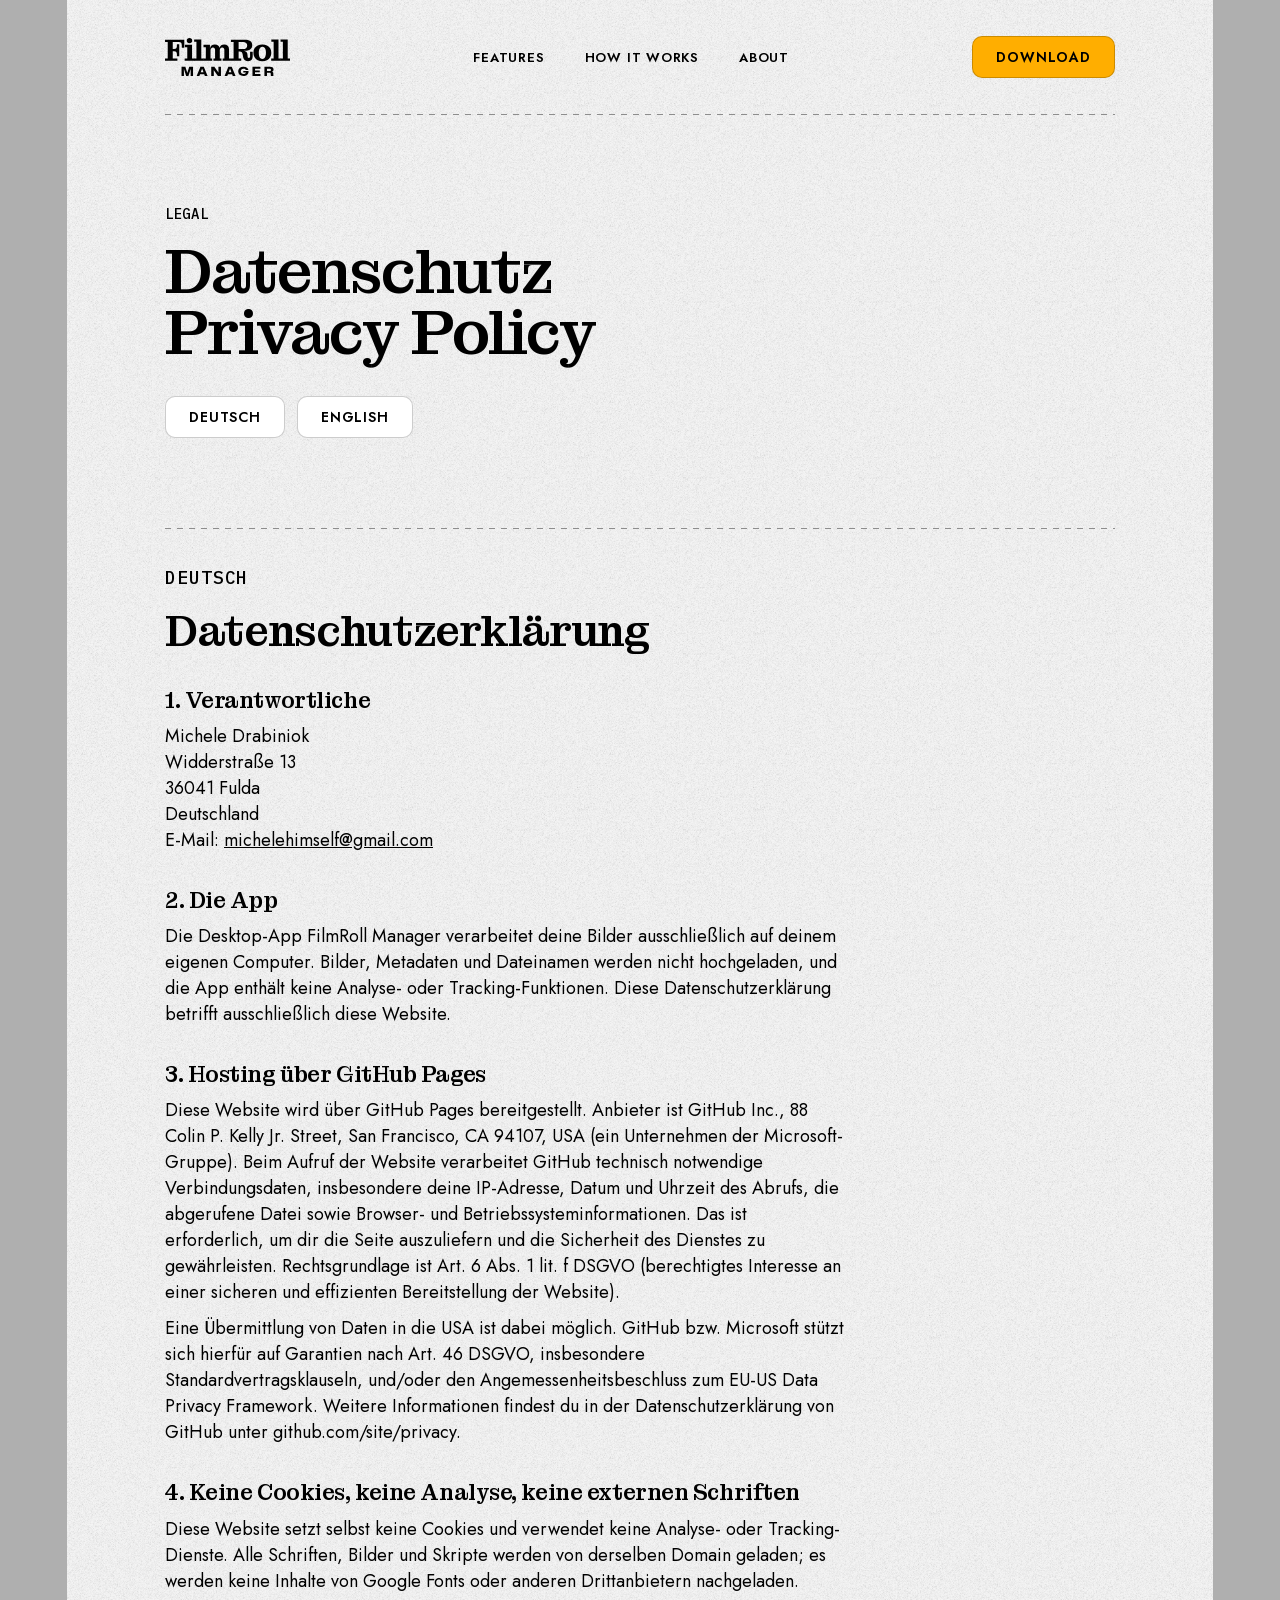
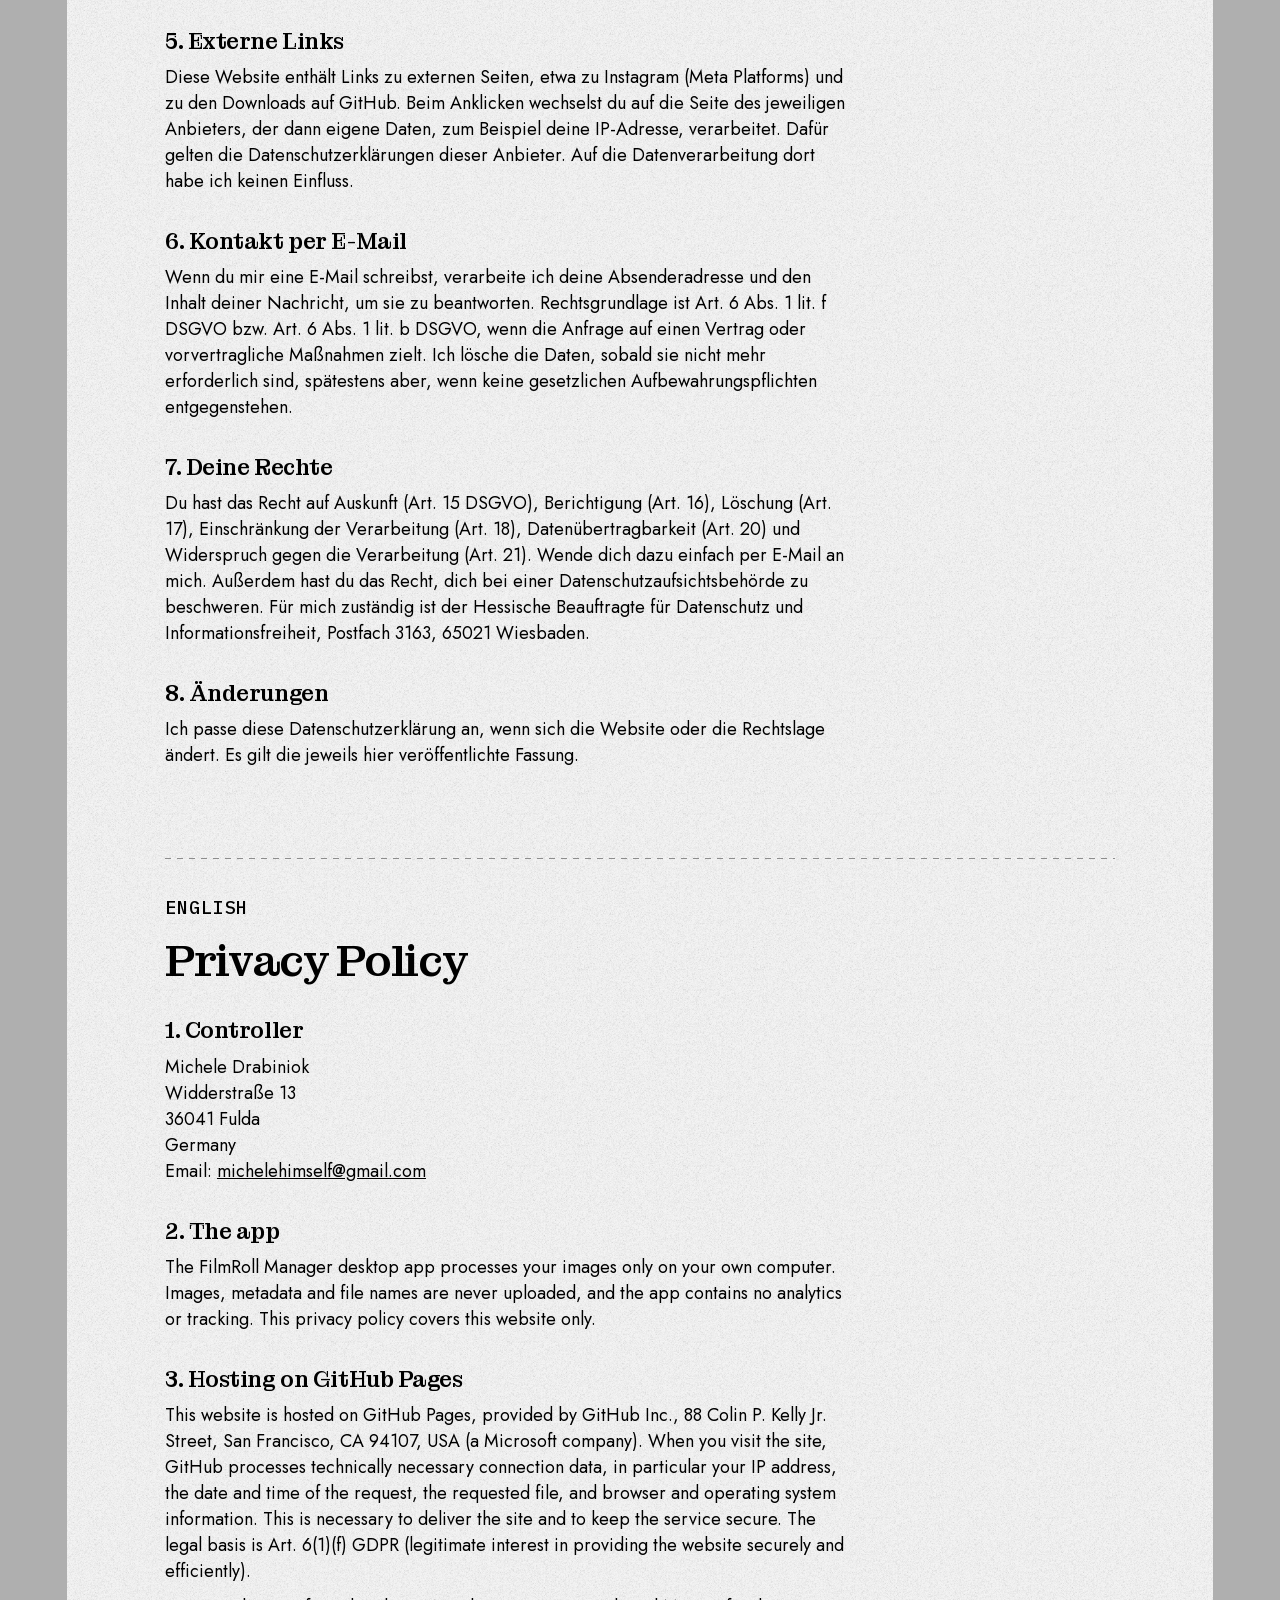
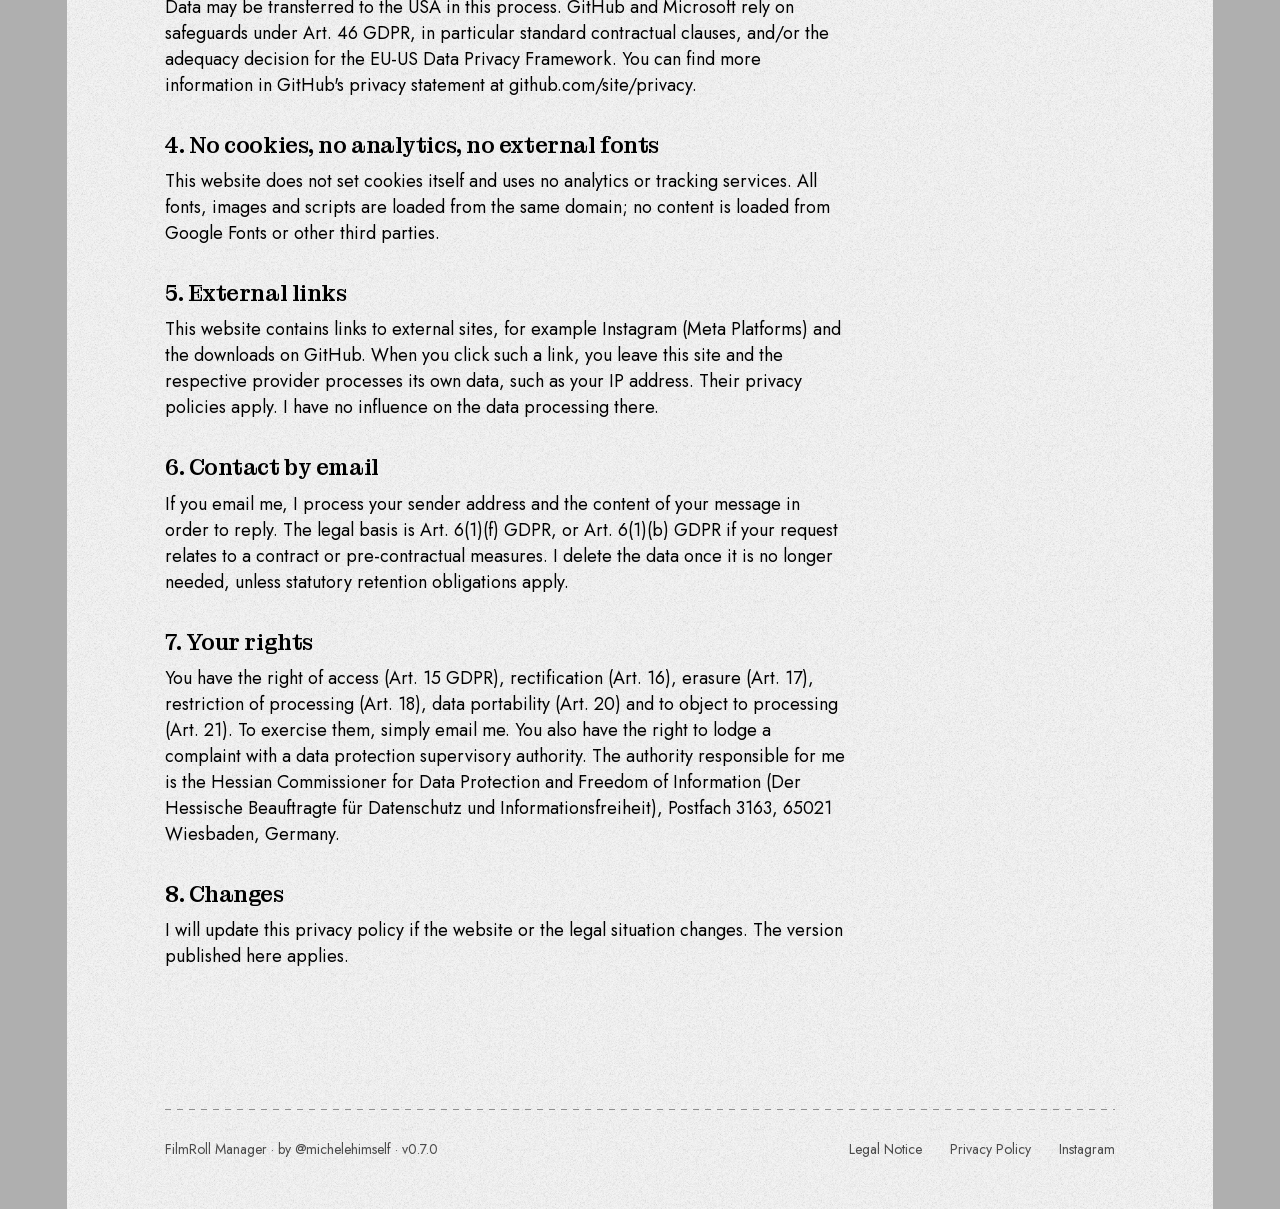
==== commit 30a3ec7b: "Add Open Graph preview image and fix gear screenshot aspect ratio Co-Authored-By: Claude Sonnet 5.5 " ====
--- a/datenschutz.html
+++ b/datenschutz.html
@@ -5,6 +5,19 @@
 <meta name="viewport" content="width=device-width, initial-scale=1">
 <title>Datenschutzerklärung / Privacy Policy – FilmRoll Manager</title>
 <meta name="description" content="Datenschutzerklärung und Privacy Policy der Website von FilmRoll Manager.">
+<meta property="og:type" content="website">
+<meta property="og:site_name" content="FilmRoll Manager">
+<meta property="og:title" content="Datenschutzerklärung / Privacy Policy – FilmRoll Manager">
+<meta property="og:description" content="Datenschutzerklärung und Privacy Policy der Website von FilmRoll Manager.">
+<meta property="og:url" content="https://filmrollmanager.com/datenschutz.html">
+<meta property="og:image" content="https://filmrollmanager.com/assets/og-image.png">
+<meta property="og:image:width" content="1200">
+<meta property="og:image:height" content="630">
+<meta property="og:image:alt" content="FilmRoll Manager app icon with the headline: Manage your film scans easily. The perfect post-lab process.">
+<meta name="twitter:card" content="summary_large_image">
+<meta name="twitter:title" content="Datenschutzerklärung / Privacy Policy – FilmRoll Manager">
+<meta name="twitter:description" content="Datenschutzerklärung und Privacy Policy der Website von FilmRoll Manager.">
+<meta name="twitter:image" content="https://filmrollmanager.com/assets/og-image.png">
 <link rel="stylesheet" href="styles.css">
 </head>
 <body>
--- a/styles.css
+++ b/styles.css
@@ -3,7 +3,7 @@
 @font-face { font-family: "IBM Plex Mono"; font-weight: 500; font-style: normal; font-display: swap; src: url("fonts/plexmono-500.woff2") format("woff2"); }
 
 :root {
-  --canvas: #e0e0e0;
+  --canvas: rgb(175, 175, 175);
   --page: #f4f4f4;
   --card: #e6e6e6;
   --ink: #000;
@@ -27,7 +27,7 @@
 p { margin: 0; }
 h1, h2, h3 { font-family: var(--serif); font-weight: 500; margin: 0; }
 
-.page { max-width: 1146px; margin-inline: auto; background: var(--page); overflow: hidden; }
+.page { max-width: 1146px; margin-inline: auto; background-color: var(--page); background-image: url("assets/grain.png"); background-size: 176px 176px; background-repeat: repeat; overflow: hidden; }
 .wrap { padding-inline: var(--pad); }
 
 /* dashed rules, exactly like the design (6px dash, 6px gap) */
@@ -55,7 +55,7 @@
 .hero .lead { font-size: 20px; line-height: 27px; max-width: 528px; margin: 34px auto 0; }
 .hero .cta { display: flex; justify-content: center; gap: 14px; margin-top: 34px; }
 .hero .hero-note { margin-top: 16px; font-size: 14px; line-height: 20px; color: var(--soft); }
-.hero .shot { margin: 90px auto 0; width: min(989px, 100%); }
+.hero .shot { margin: 84px -2.09% 0; width: 104.18%; }
 .hero .shot img { width: 100%; height: auto; transform-origin: 50% 50%; will-change: transform; }
 
 /* sections */
@@ -88,7 +88,7 @@
 .dcard.fav p { margin-top: 20px; max-width: 358px; }
 .dcard.fav .pic { position: absolute; left: -1px; top: 196px; width: 652px; height: 536px; overflow: hidden; pointer-events: none; }
 .dcard.fav .pic img { width: 100%; height: 100%; object-fit: cover; max-width: none; }
-.dcard.fav .pic.gear img { position: absolute; width: 102.27%; height: 84.49%; left: 2.79%; top: 2.64%; object-fit: fill; }
+.dcard.fav .pic.gear img { position: absolute; width: 102.27%; height: auto; left: 2.79%; top: 2.64%; }
 
 
 /* big call to action */
@@ -191,7 +191,7 @@
   .more h3 { font-size: 30px; }
   .dcard.fav { height: 440px; }
   .about { grid-template-columns: 1fr; }
-  .portrait { max-width: 300px; }
+  .about-photo { width: 100%; }
   summary { font-size: 20px; }
   .footer .row { flex-direction: column; align-items: flex-start; }
 }
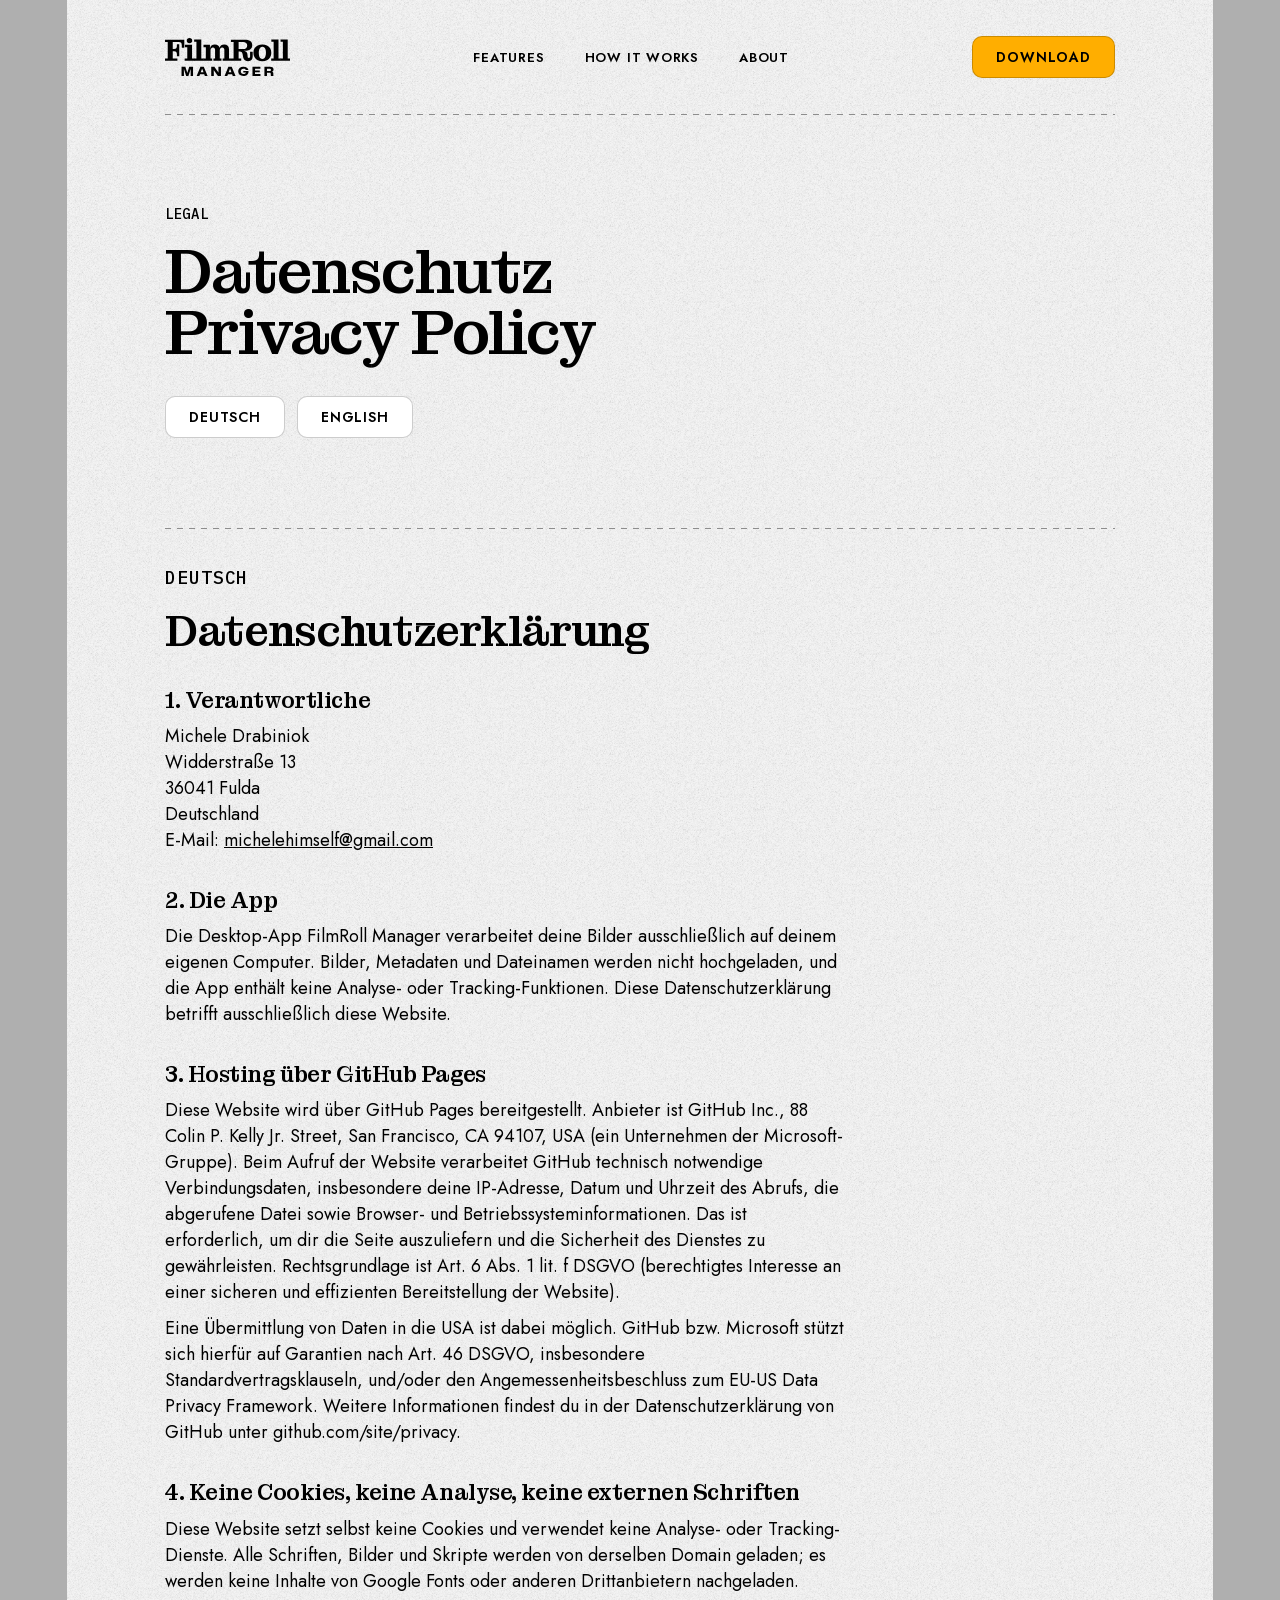
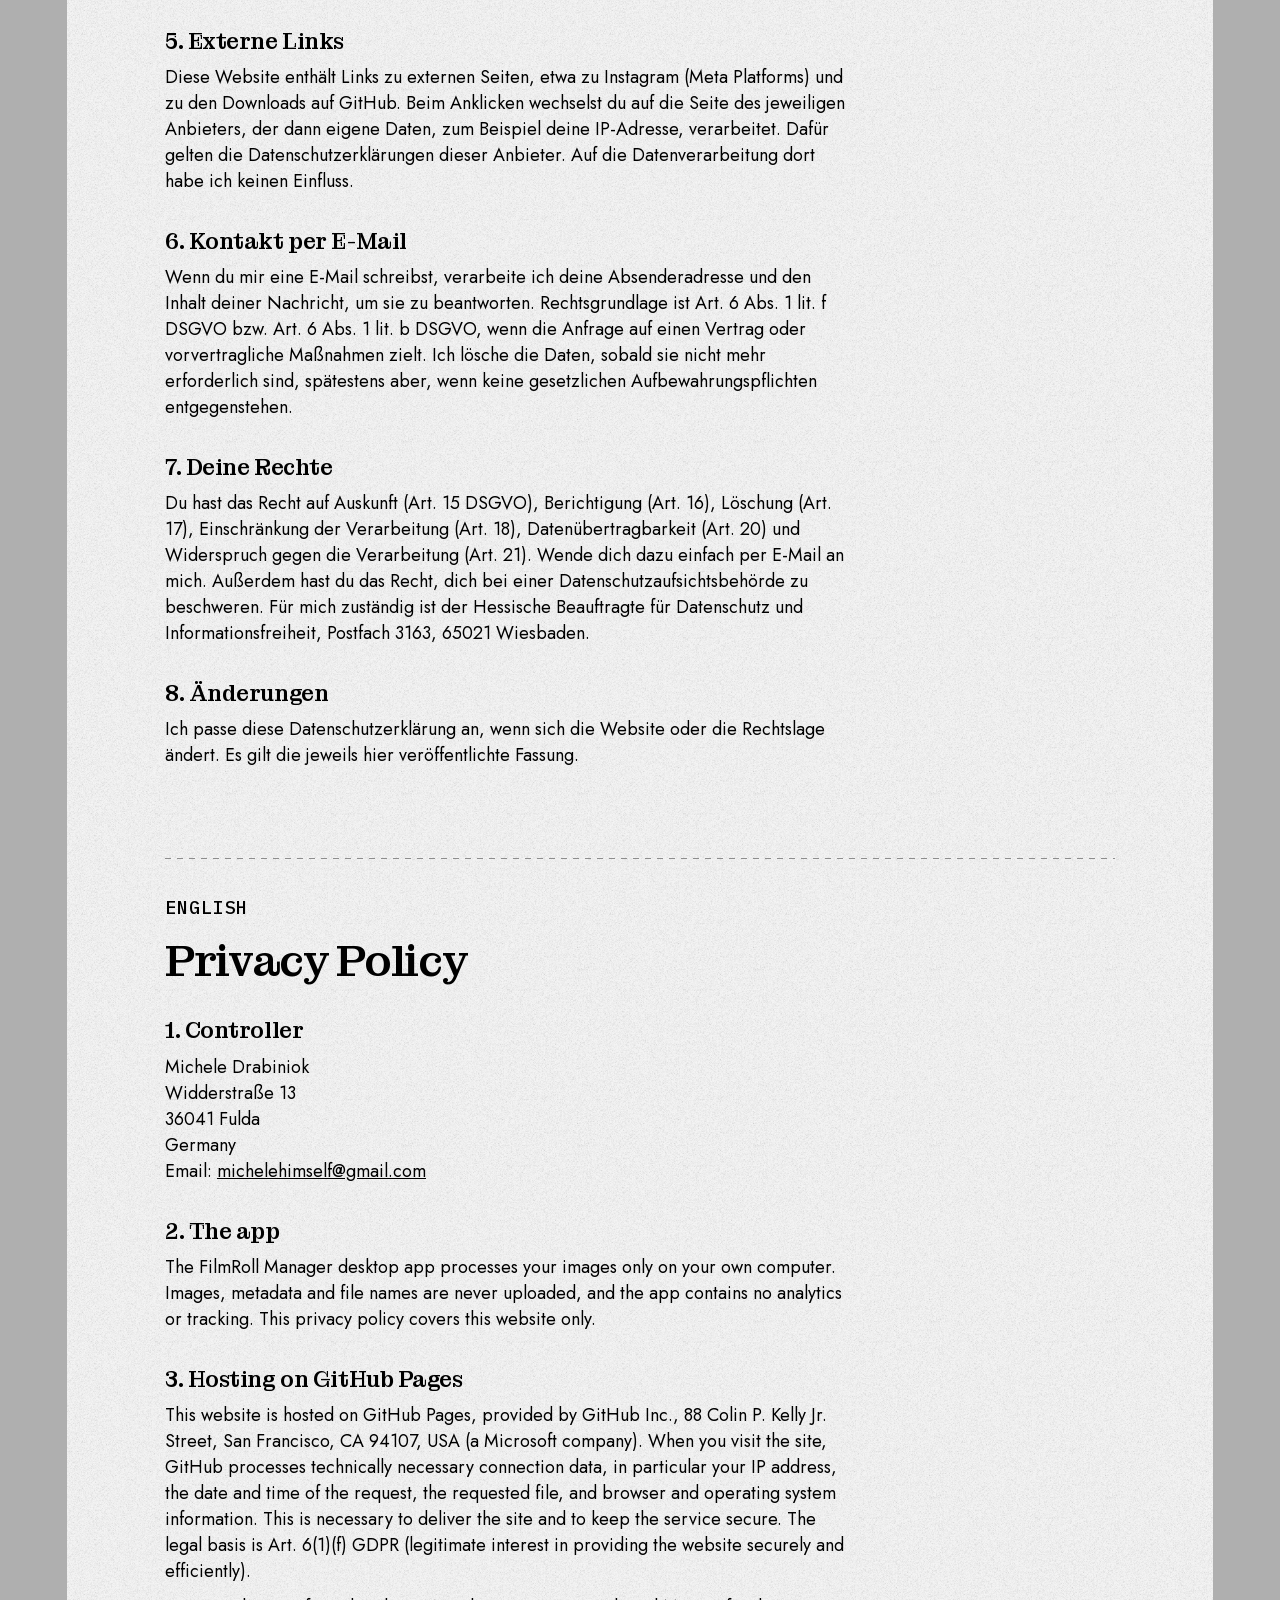
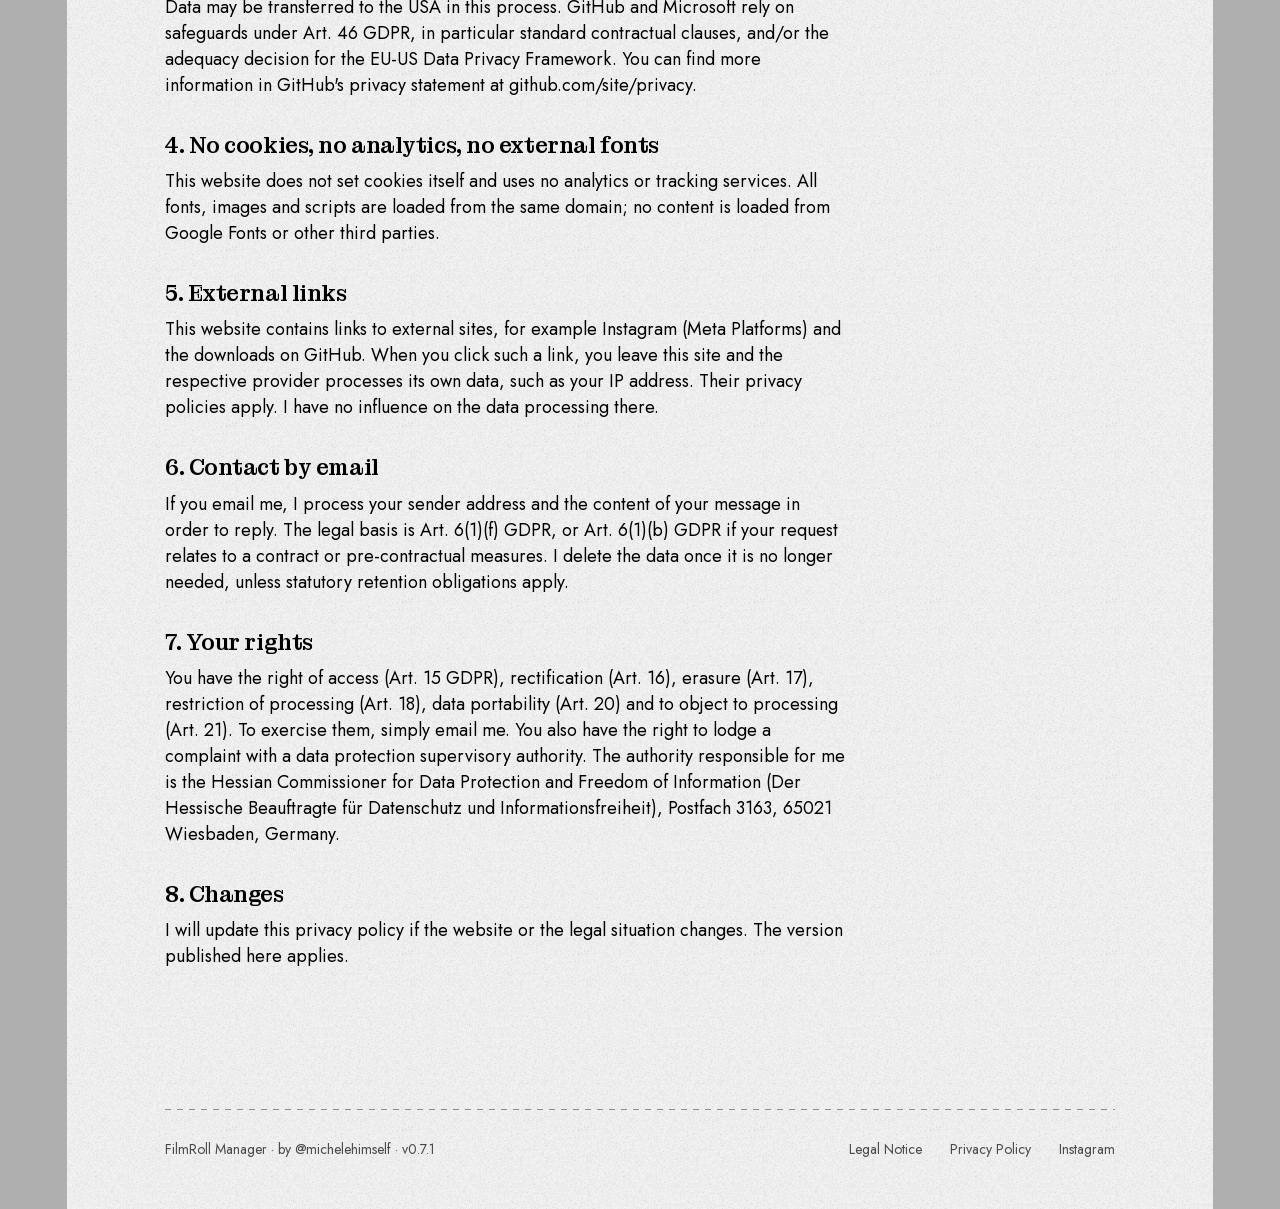
==== commit 69efba8f: "Add favicon, auto-sync version from latest release, update to v0.7.1 A scheduled workflow runs scrip" ====
--- a/datenschutz.html
+++ b/datenschutz.html
@@ -18,6 +18,9 @@
 <meta name="twitter:title" content="Datenschutzerklärung / Privacy Policy – FilmRoll Manager">
 <meta name="twitter:description" content="Datenschutzerklärung und Privacy Policy der Website von FilmRoll Manager.">
 <meta name="twitter:image" content="https://filmrollmanager.com/assets/og-image.png">
+<link rel="icon" type="image/png" sizes="32x32" href="assets/favicon-32.png">
+<link rel="icon" type="image/png" sizes="48x48" href="assets/favicon-48.png">
+<link rel="apple-touch-icon" sizes="180x180" href="assets/apple-touch-icon.png">
 <link rel="stylesheet" href="styles.css">
 </head>
 <body>
@@ -124,7 +127,7 @@
   <footer class="wrap footer">
     <div class="rule"></div>
     <div class="row">
-      <span>FilmRoll Manager · by <a href="https://www.instagram.com/michelehimself" target="_blank" rel="noopener">@michelehimself</a> · v0.7.0</span>
+      <span>FilmRoll Manager · by <a href="https://www.instagram.com/michelehimself" target="_blank" rel="noopener">@michelehimself</a> · v0.7.1</span>
       <nav aria-label="Footer">
         <a href="impressum.html">Legal Notice</a>
         <a href="datenschutz.html">Privacy Policy</a>
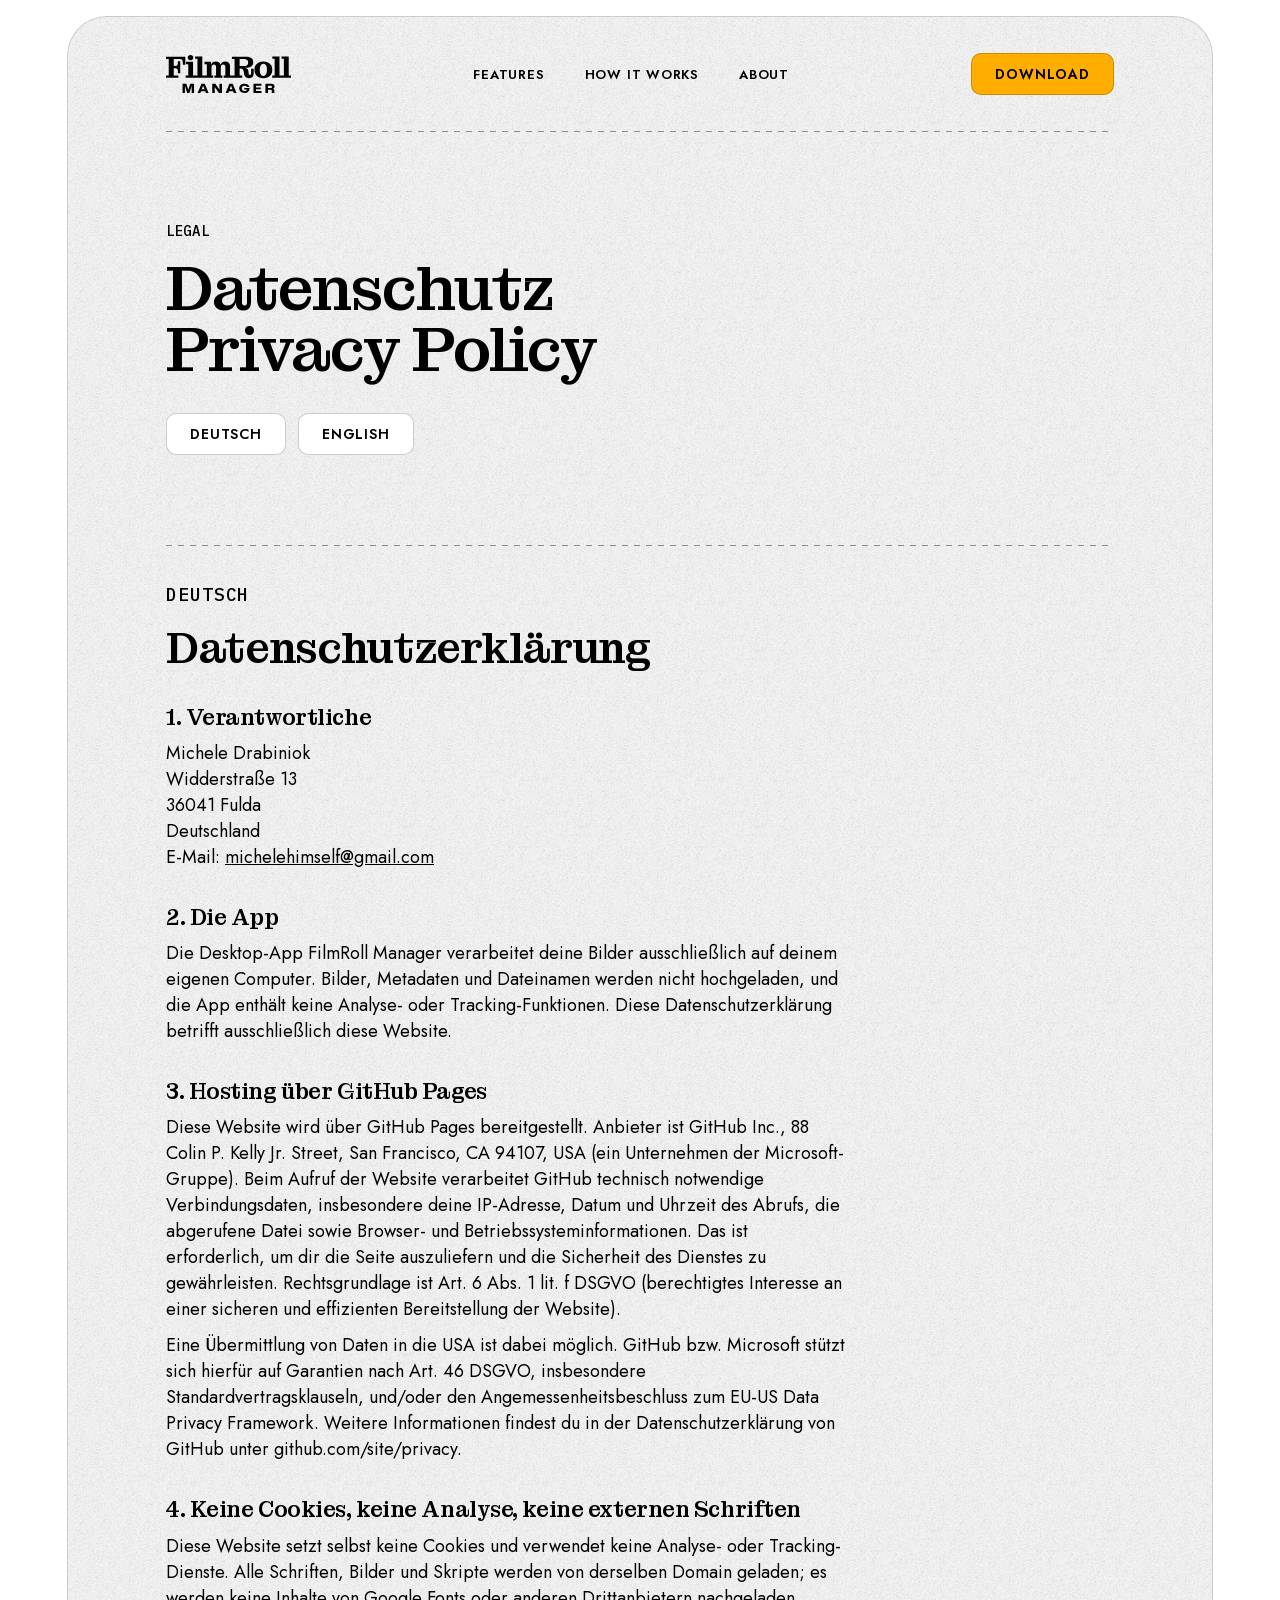
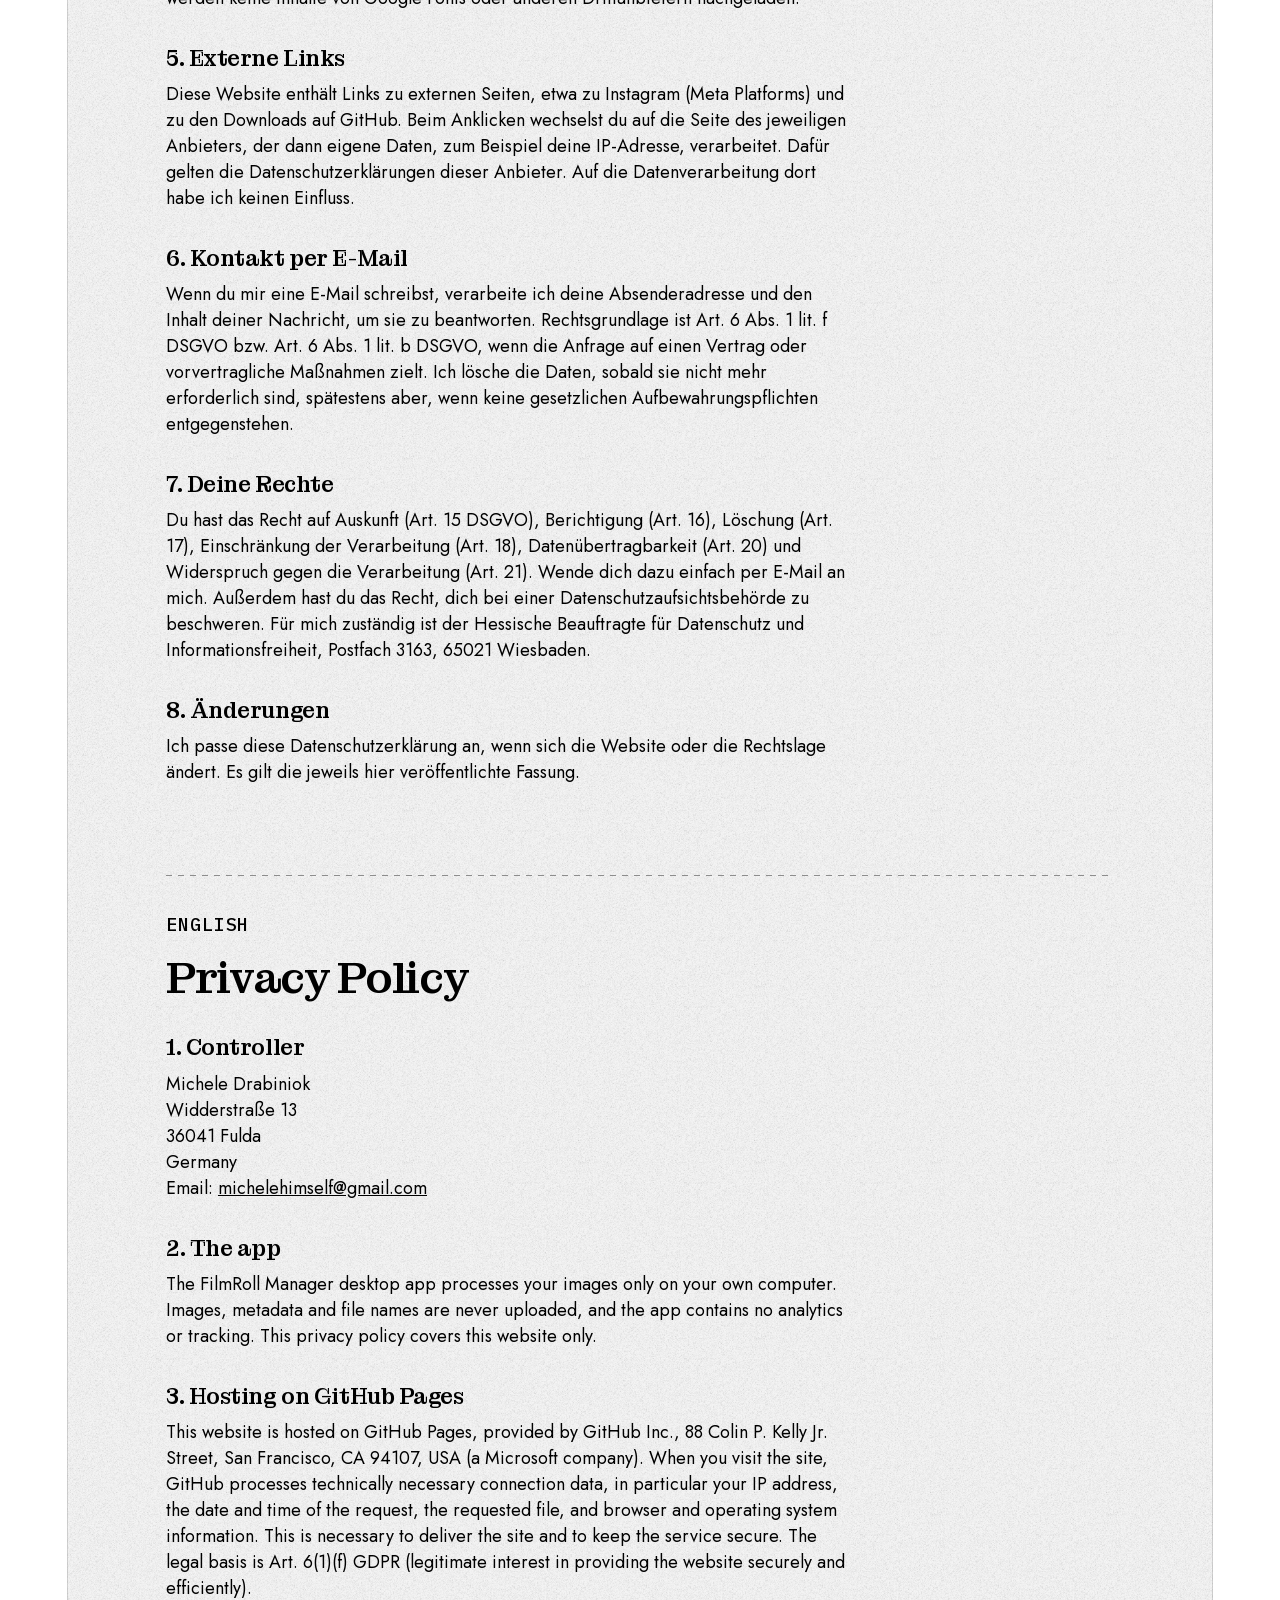
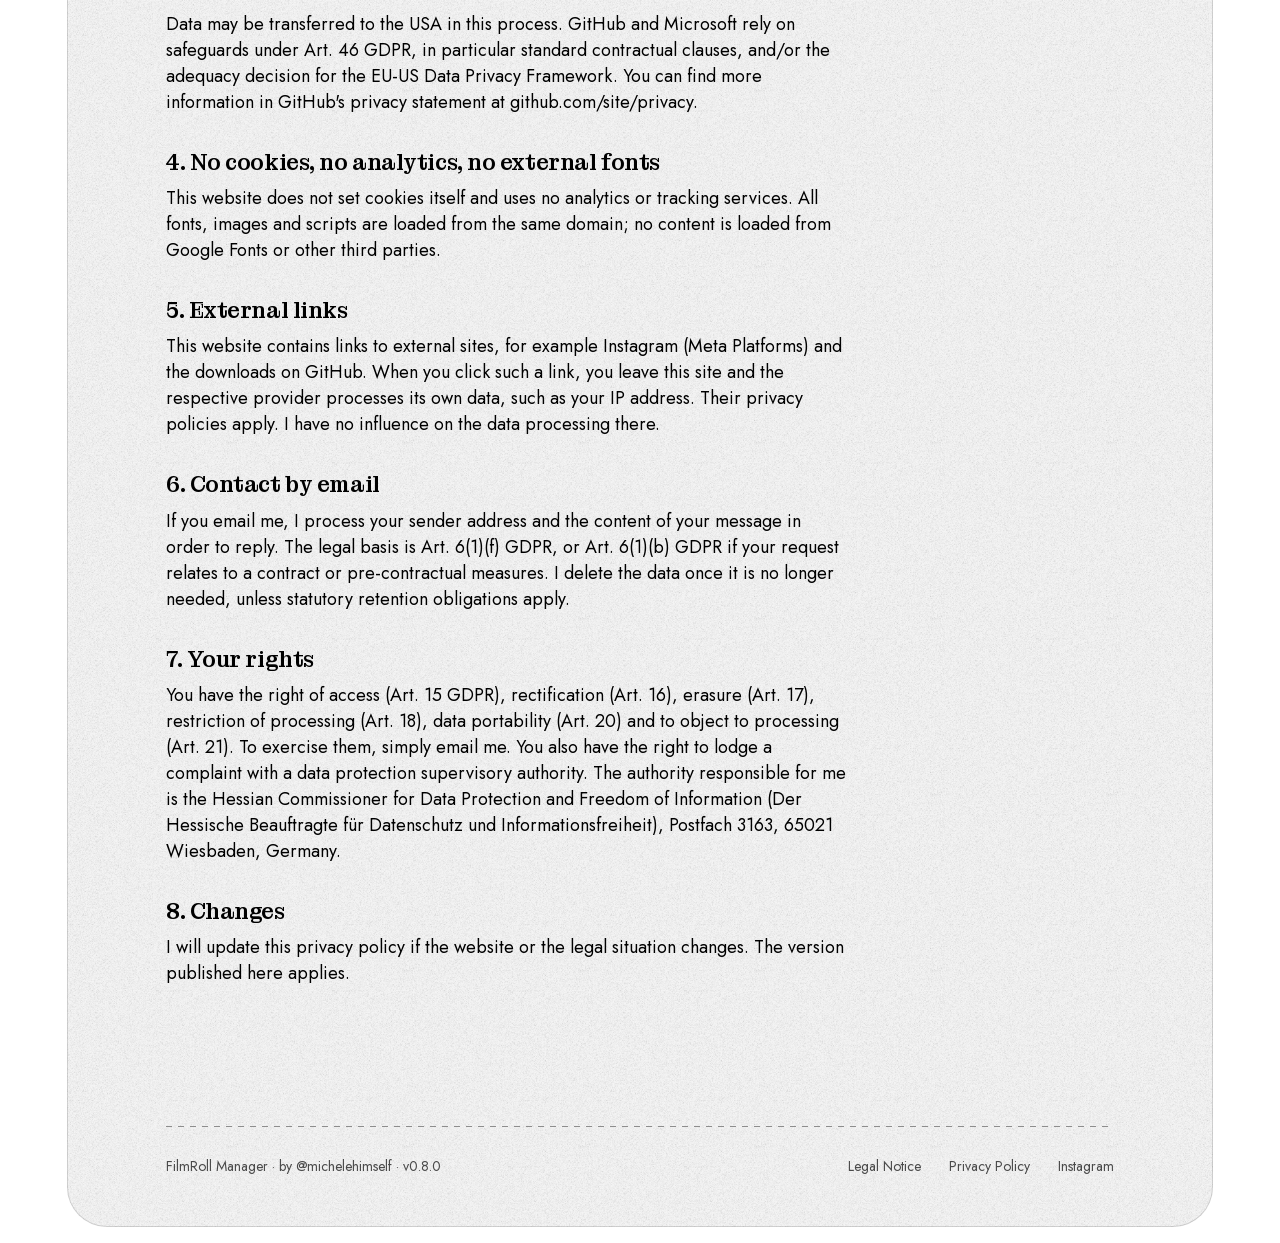
==== commit 11a7cf68: "Update version and download link to latest release" ====
--- a/datenschutz.html
+++ b/datenschutz.html
@@ -127,7 +127,7 @@
   <footer class="wrap footer">
     <div class="rule"></div>
     <div class="row">
-      <span>FilmRoll Manager · by <a href="https://www.instagram.com/michelehimself" target="_blank" rel="noopener">@michelehimself</a> · v0.7.1</span>
+      <span>FilmRoll Manager · by <a href="https://www.instagram.com/michelehimself" target="_blank" rel="noopener">@michelehimself</a> · v0.8.0</span>
       <nav aria-label="Footer">
         <a href="impressum.html">Legal Notice</a>
         <a href="datenschutz.html">Privacy Policy</a>
--- a/styles.css
+++ b/styles.css
@@ -3,7 +3,7 @@
 @font-face { font-family: "IBM Plex Mono"; font-weight: 500; font-style: normal; font-display: swap; src: url("fonts/plexmono-500.woff2") format("woff2"); }
 
 :root {
-  --canvas: rgb(175, 175, 175);
+  --canvas: #fff;
   --page: #f4f4f4;
   --card: #e6e6e6;
   --ink: #000;
@@ -27,7 +27,7 @@
 p { margin: 0; }
 h1, h2, h3 { font-family: var(--serif); font-weight: 500; margin: 0; }
 
-.page { max-width: 1146px; margin-inline: auto; background-color: var(--page); background-image: url("assets/grain.png"); background-size: 176px 176px; background-repeat: repeat; overflow: hidden; }
+.page { width: min(1146px, calc(100% - 32px)); margin: 16px auto; border: 1px solid rgba(0, 0, 0, .14); border-radius: 40px; background-color: var(--page); background-image: url("assets/grain.png"); background-size: 176px 176px; background-repeat: repeat; overflow: hidden; }
 .wrap { padding-inline: var(--pad); }
 
 /* dashed rules, exactly like the design (6px dash, 6px gap) */
@@ -55,7 +55,8 @@
 .hero .lead { font-size: 20px; line-height: 27px; max-width: 528px; margin: 34px auto 0; }
 .hero .cta { display: flex; justify-content: center; gap: 14px; margin-top: 34px; }
 .hero .hero-note { margin-top: 16px; font-size: 14px; line-height: 20px; color: var(--soft); }
-.hero .shot { margin: 84px -2.09% 0; width: 104.18%; }
+.hero .shot { margin: 84px -5.07% 0; width: 110.13%; }
+.hero .shot picture { display: block; }
 .hero .shot img { width: 100%; height: auto; transform-origin: 50% 50%; will-change: transform; }
 
 /* sections */
@@ -87,6 +88,7 @@
 .dcard.fav { padding: 44px 36px 0; height: 476px; }
 .dcard.fav p { margin-top: 20px; max-width: 358px; }
 .dcard.fav .pic { position: absolute; left: -1px; top: 196px; width: 652px; height: 536px; overflow: hidden; pointer-events: none; }
+.dcard.fav .pic picture { display: contents; }
 .dcard.fav .pic img { width: 100%; height: 100%; object-fit: cover; max-width: none; }
 .dcard.fav .pic.gear img { position: absolute; width: 102.27%; height: auto; left: 2.79%; top: 2.64%; }
 
@@ -117,8 +119,11 @@
 .modal code { font-family: var(--mono); font-weight: 500; font-size: 13px; }
 .cmd { display: flex; align-items: center; justify-content: space-between; gap: 16px; margin-top: 14px; background: #fff; border: 1px solid rgba(0,0,0,.2); border-radius: 10px; padding: 10px 10px 10px 16px; }
 .cmd code { font-size: 13px; white-space: normal; word-break: break-word; line-height: 1.5; }
-.copy { flex: none; font-family: var(--sans); font-weight: 600; font-size: 12px; letter-spacing: .06em; text-transform: uppercase; background: var(--amber); border: 1px solid rgba(0,0,0,.2); border-radius: 8px; padding: 7px 14px; cursor: pointer; }
-.copy:hover { background: var(--amber-hover); }
+.copy { flex: none; width: 34px; height: 34px; display: grid; place-items: center; color: var(--ink); background: transparent; border: 1px solid rgba(0,0,0,.2); border-radius: 8px; cursor: pointer; }
+.copy:hover { background: #fafafa; }
+.copy .ic-done { display: none; }
+.copy.copied .ic-copy { display: none; }
+.copy.copied .ic-done { display: block; }
 .dl-note { margin-top: 28px; max-width: 520px; color: var(--soft); }
 
 /* about */
@@ -173,6 +178,7 @@
   .about { grid-template-columns: 300px 1fr; gap: 48px; }
 }
 @media (max-width: 720px) {
+  .page { border-radius: 28px; }
   :root { --pad: 22px; }
   .nav { height: 84px; }
   .nav nav { display: none; }
@@ -216,6 +222,7 @@
 .modal h3 { font-size: 37px; line-height: 1.08; letter-spacing: -.03em; margin-top: 14px; }
 .modal .modal-lead { margin-top: 14px; }
 .modal .rule { margin: 28px 0 24px; }
+.modal-actions { margin-top: 28px; display: flex; justify-content: flex-end; }
 .modal-close { position: absolute; top: 18px; right: 18px; width: 36px; height: 36px; display: grid; place-items: center; background: #fff; border: 1px solid rgba(0,0,0,.2); border-radius: 10px; cursor: pointer; color: var(--ink); }
 .modal-close:hover { background: #fafafa; }
 @media (max-width: 720px) { .modal { padding: 28px 22px 24px; } .modal h3 { font-size: 30px; } .cmd code { white-space: normal; word-break: break-all; } }
@@ -224,3 +231,4 @@
 .warn svg { flex: none; margin-top: 1px; }
 .warn p { font-size: 15px; line-height: 21px; }
 .warn strong { font-weight: 600; }
+.install-lead strong { font-weight: 600; }
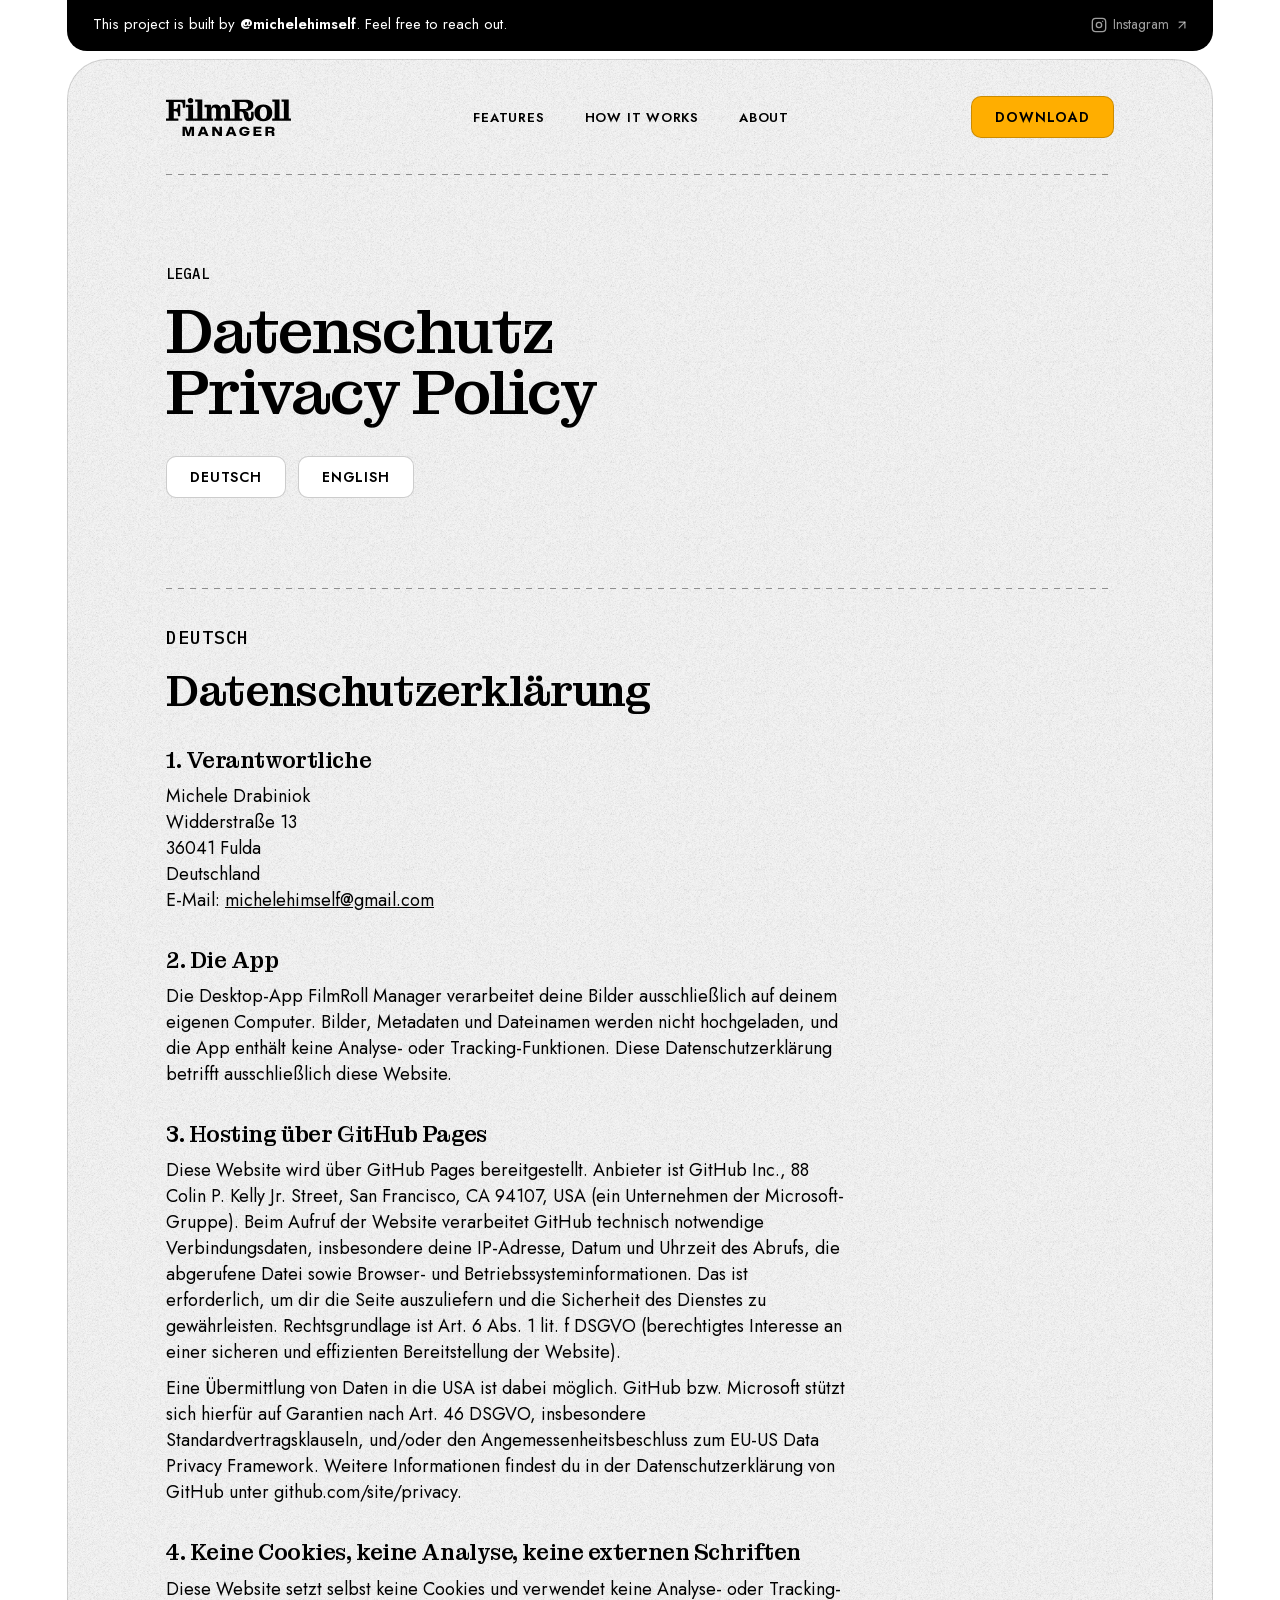
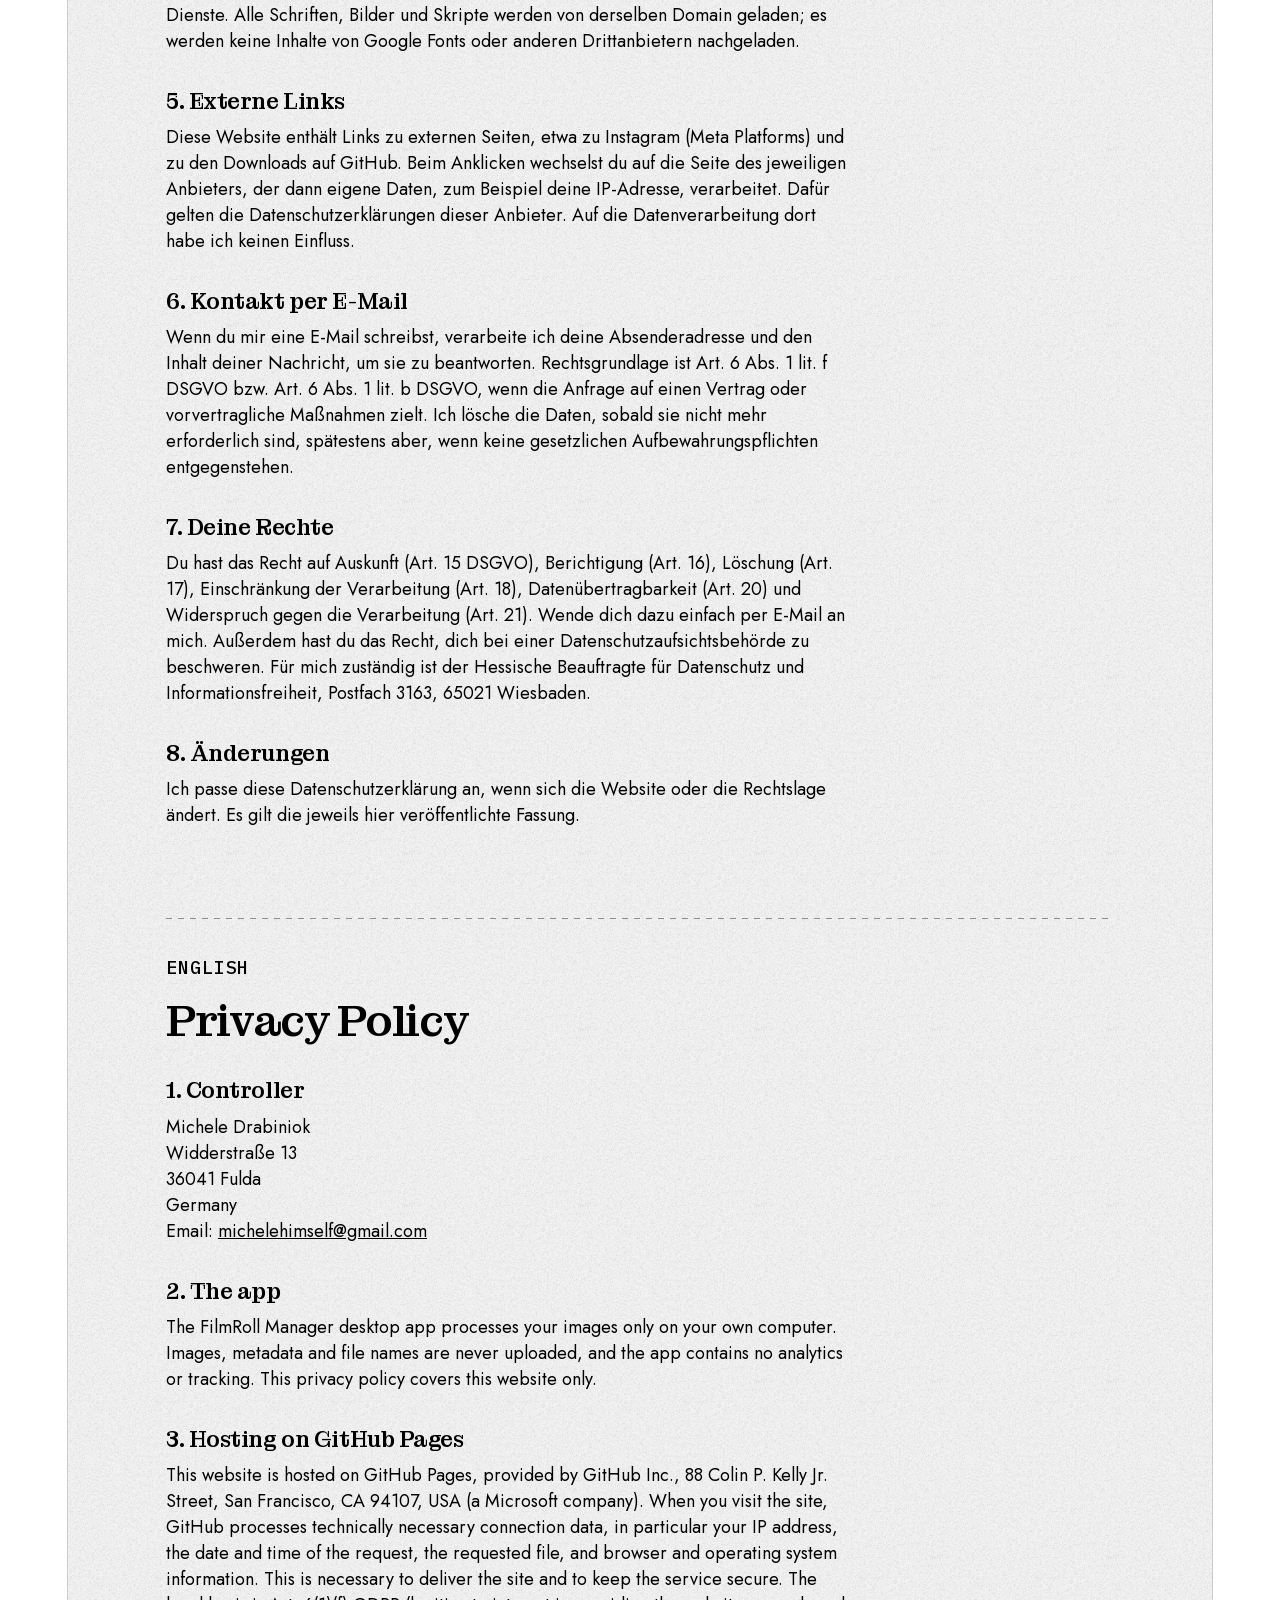
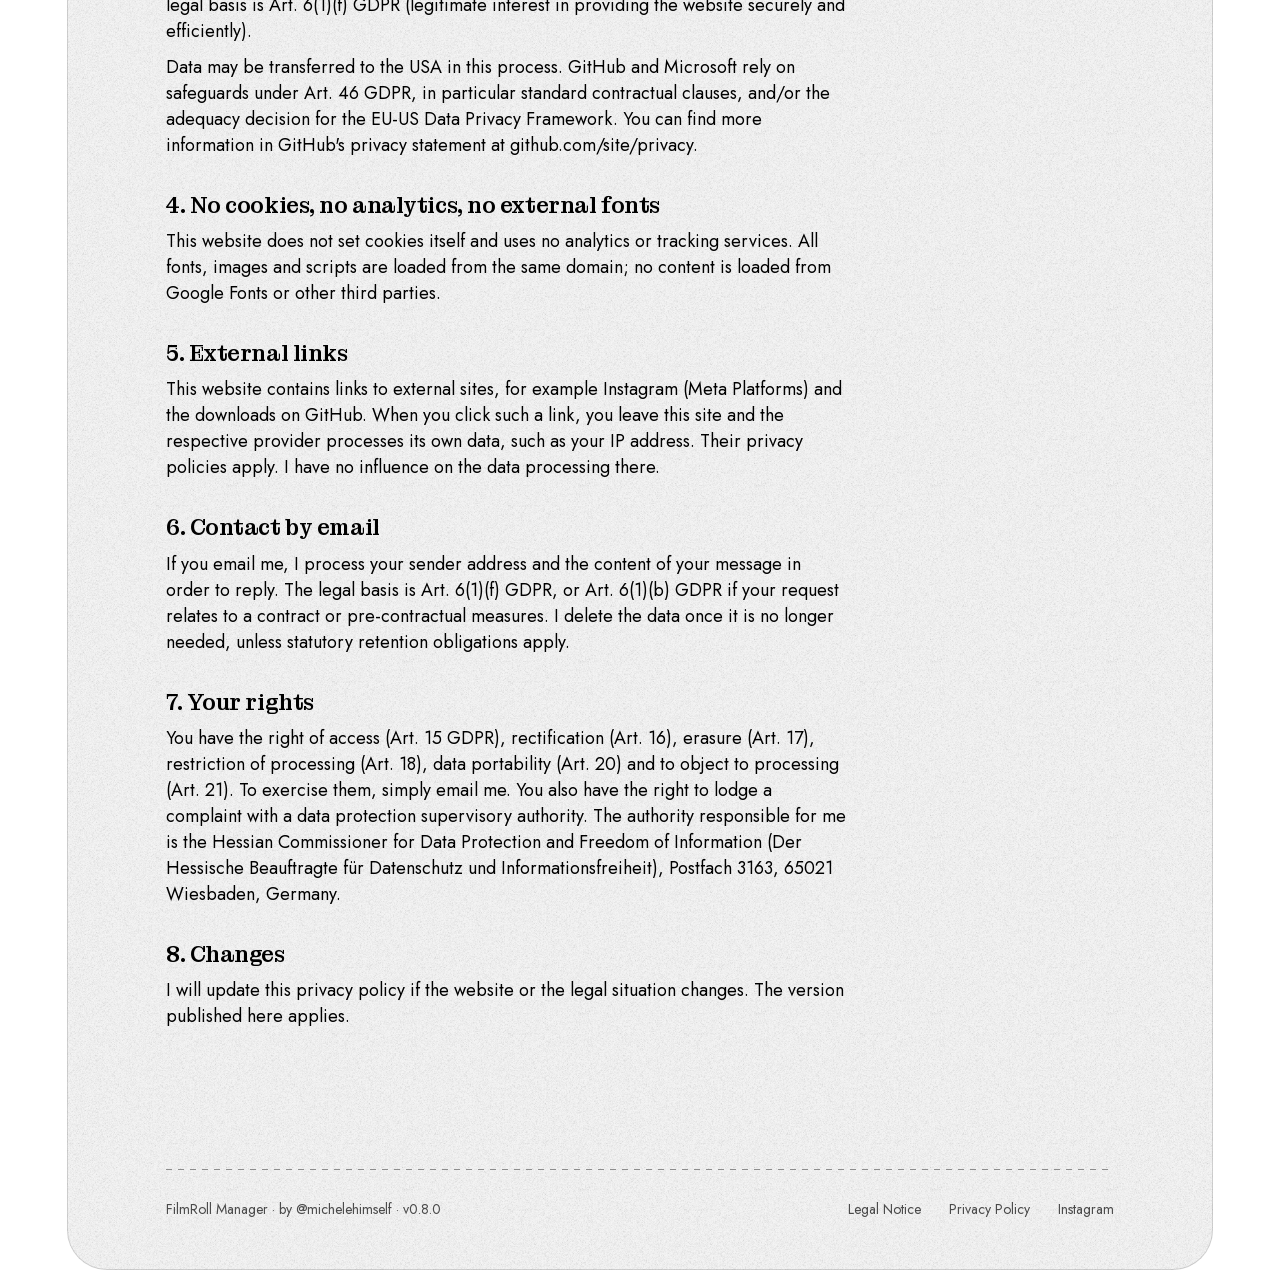
==== commit 6e5c0a18: "Add top banner and mobile notice for downloads Black banner docked to the top edge (built by @michel" ====
--- a/datenschutz.html
+++ b/datenschutz.html
@@ -24,6 +24,14 @@
 <link rel="stylesheet" href="styles.css">
 </head>
 <body>
+<div class="topbar">
+  <p>This project is built by <a class="topbar-name" href="https://www.instagram.com/michelehimself" target="_blank" rel="noopener">@michelehimself</a>. Feel free to reach out.</p>
+  <a class="topbar-link" href="https://www.instagram.com/michelehimself" target="_blank" rel="noopener" aria-label="Message me on Instagram (opens in a new tab)">
+    <svg viewBox="0 0 24 24" width="16" height="16" fill="none" stroke="currentColor" stroke-width="2" stroke-linecap="round" stroke-linejoin="round" aria-hidden="true"><rect x="2" y="2" width="20" height="20" rx="5"/><circle cx="12" cy="12" r="4"/><path d="M17.5 6.5h.01"/></svg>
+    <span>Instagram</span>
+    <svg viewBox="0 0 24 24" width="14" height="14" fill="none" stroke="currentColor" stroke-width="2" stroke-linecap="round" stroke-linejoin="round" aria-hidden="true"><path d="M7 17 17 7"/><path d="M7 7h10v10"/></svg>
+  </a>
+</div>
 <div class="page">
 
   <header class="wrap" id="top">
--- a/styles.css
+++ b/styles.css
@@ -232,3 +232,15 @@
 .warn p { font-size: 15px; line-height: 21px; }
 .warn strong { font-weight: 600; }
 .install-lead strong { font-weight: 600; }
+
+
+/* top banner: docked to the top edge, same width as the page card */
+.topbar { width: min(1146px, calc(100% - 32px)); margin: 0 auto; padding: 10px 22px 12px 26px; display: flex; align-items: center; justify-content: space-between; gap: 16px; background: #000; color: #fff; border-radius: 0 0 20px 20px; font-size: 15px; line-height: 21px; }
+.topbar p { margin: 0; }
+.topbar-name { color: #fff; font-weight: 600; text-decoration: none; }
+.topbar-name { transition: opacity .15s; }
+.topbar-name:hover { opacity: .7; }
+.topbar-link { flex: none; display: inline-flex; align-items: center; gap: 6px; color: rgba(255,255,255,.62); text-decoration: none; font-weight: 400; font-size: 14px; padding: 4px 2px; }
+.topbar-link:hover { color: #fff; text-decoration: underline; text-underline-offset: 4px; }
+.topbar + .page { margin-top: 8px; }
+@media (max-width: 720px) { .topbar { padding: 10px 16px 12px 18px; font-size: 14px; } .topbar-link span { display: none; } }
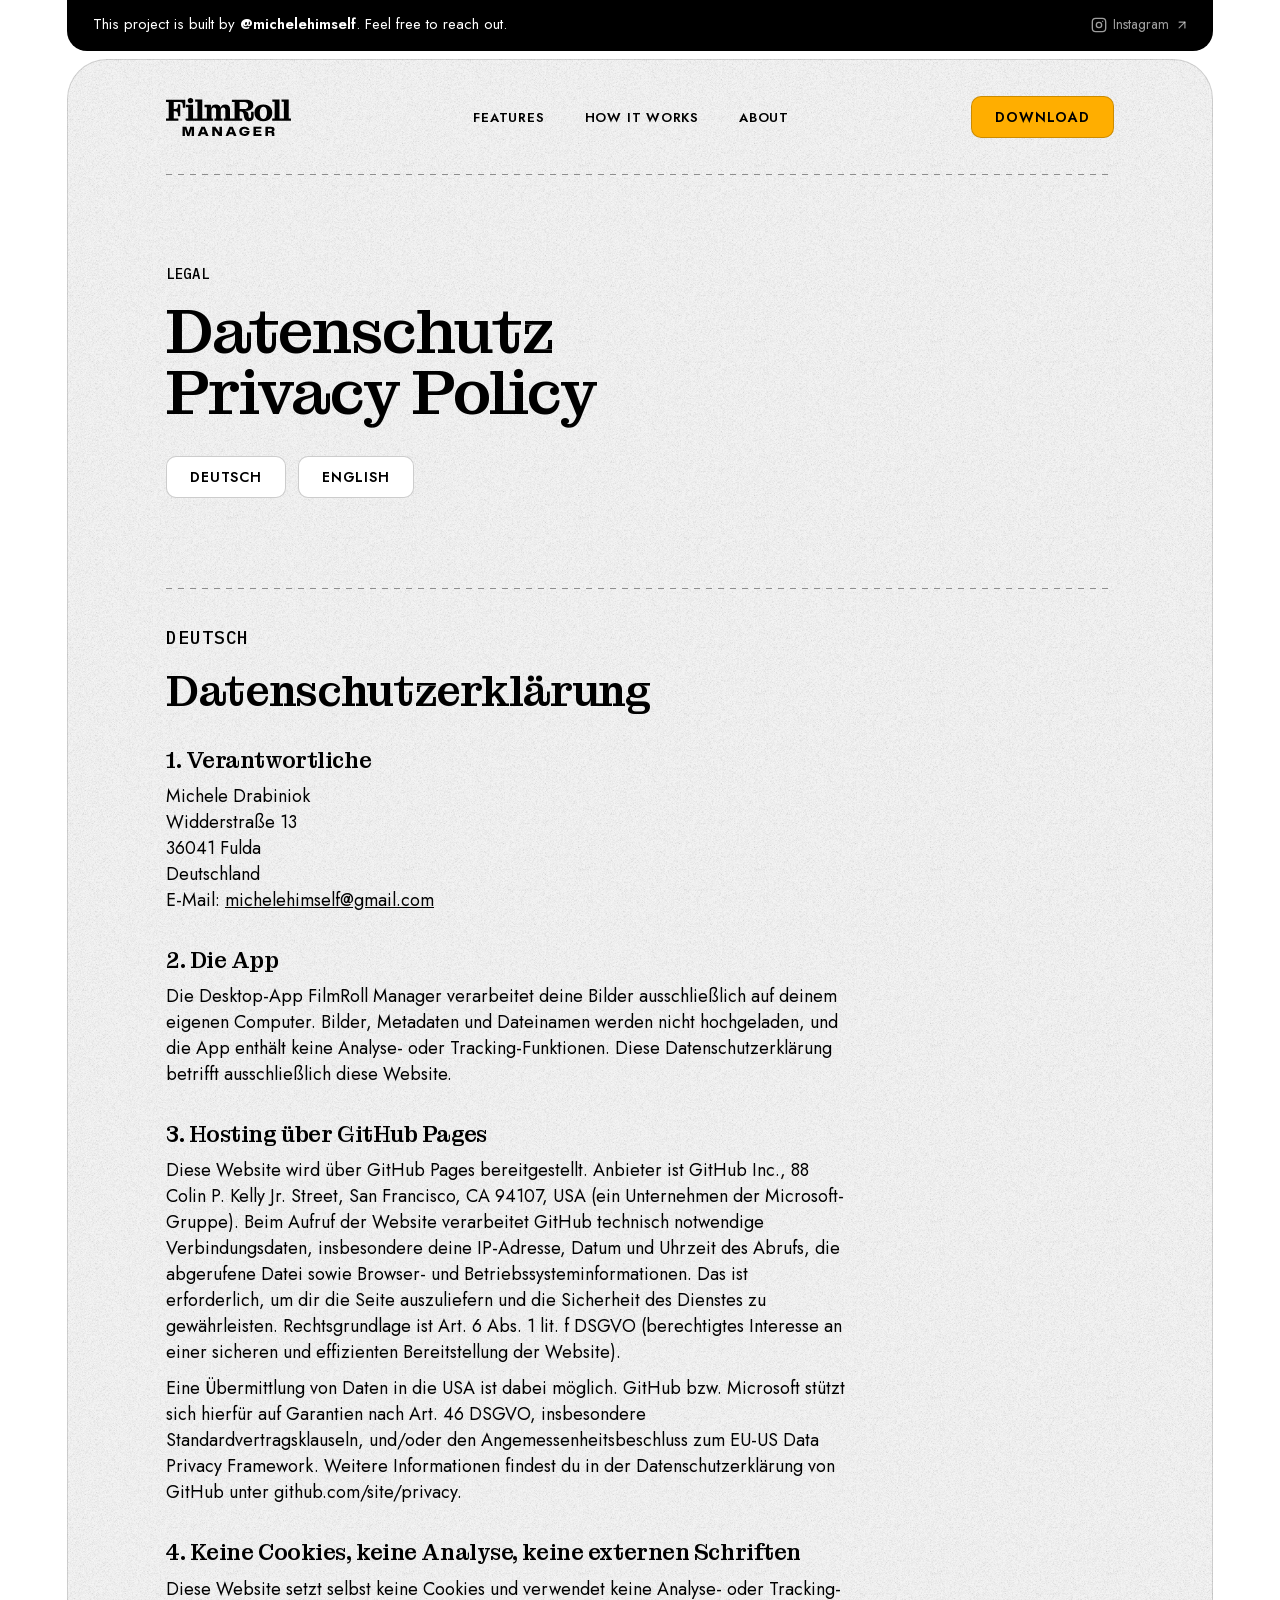
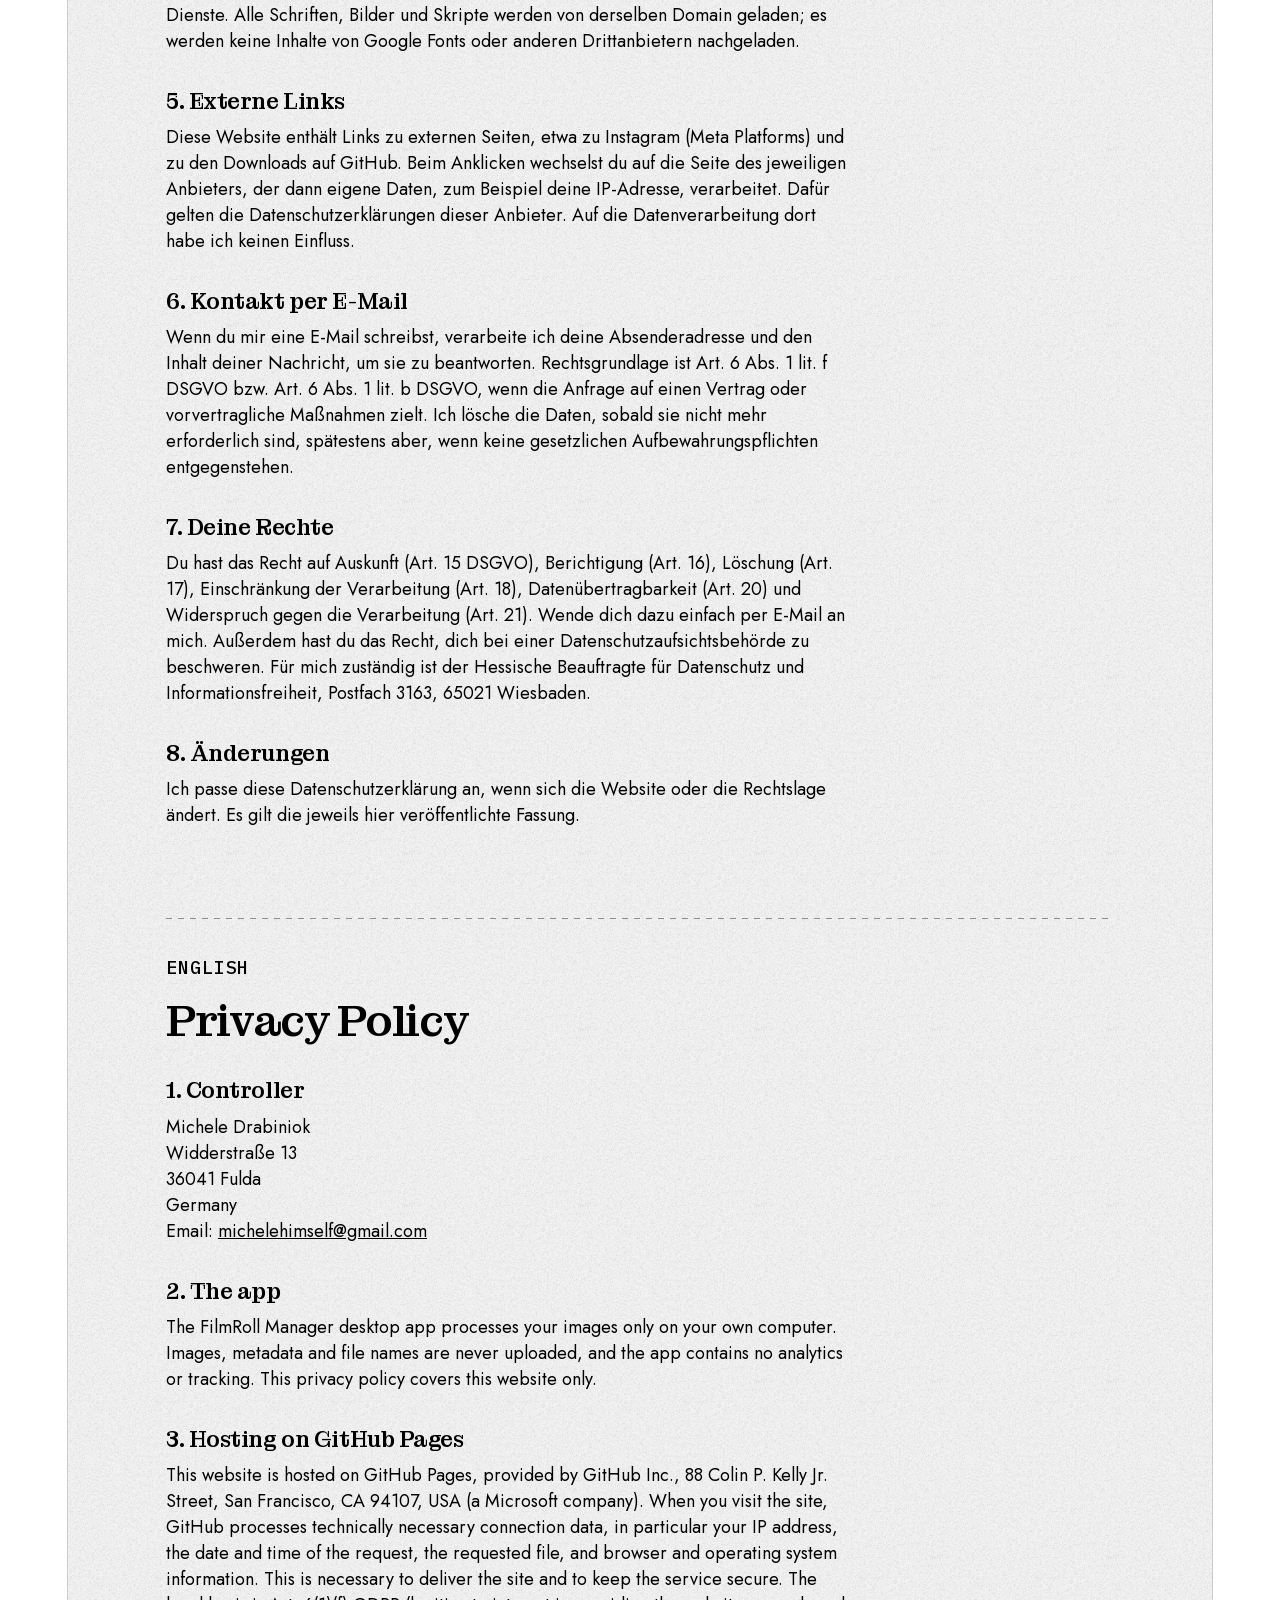
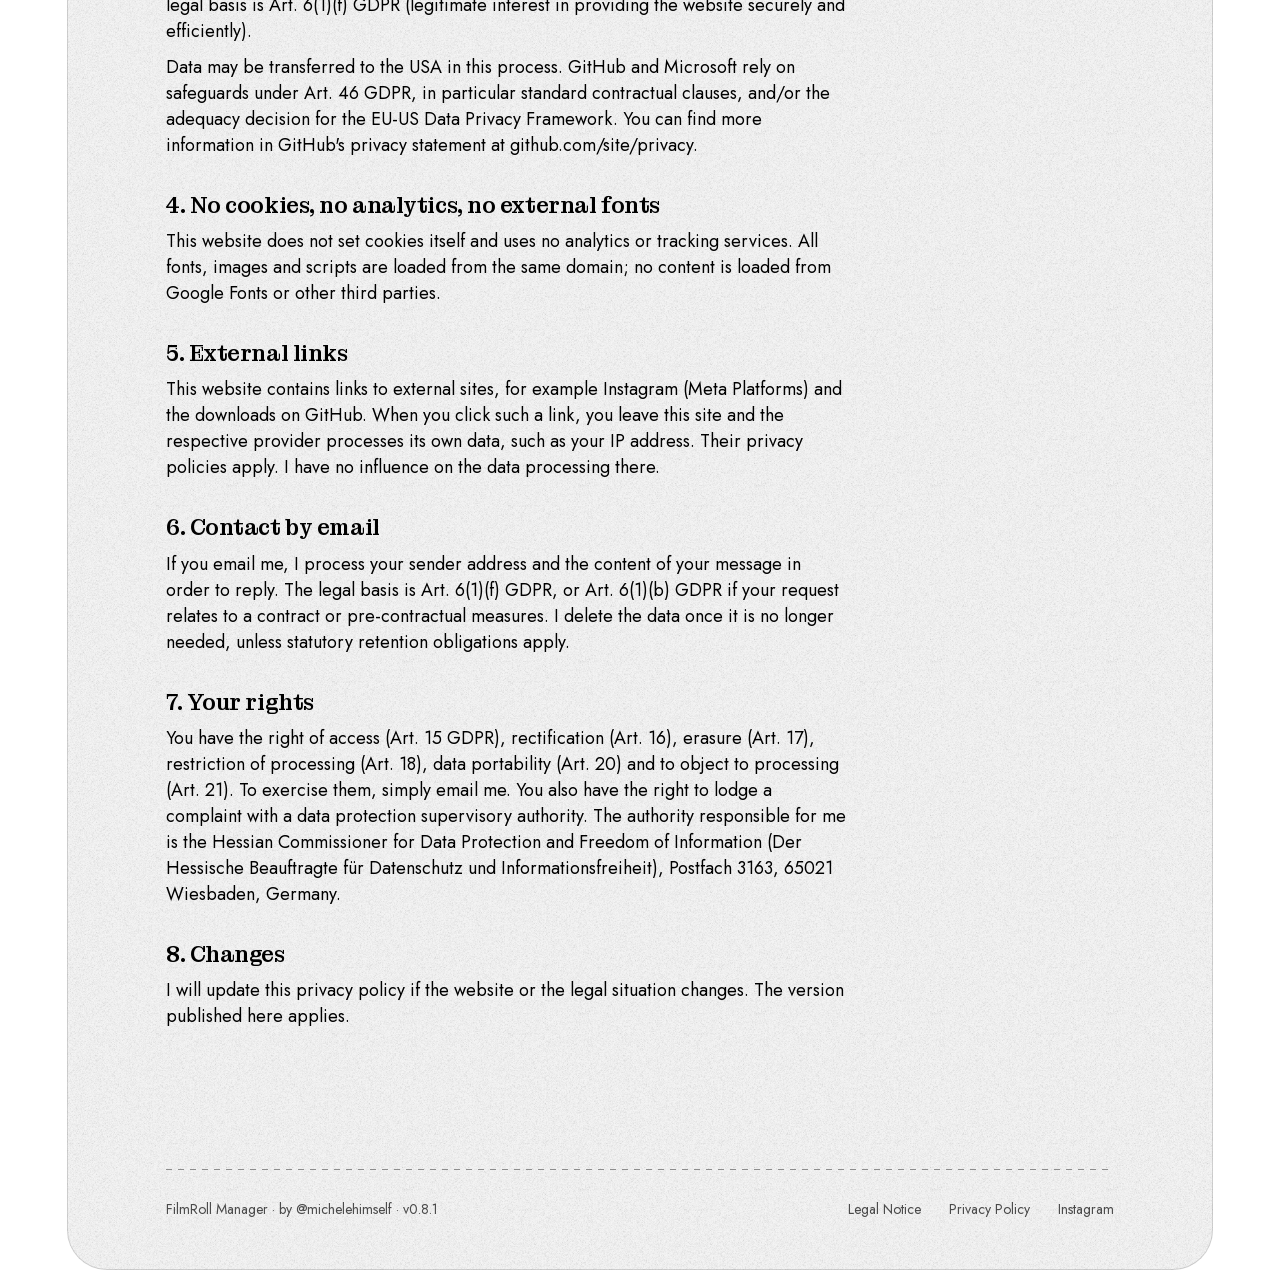
==== commit bc151853: "Update version and download link to latest release" ====
--- a/datenschutz.html
+++ b/datenschutz.html
@@ -135,7 +135,7 @@
   <footer class="wrap footer">
     <div class="rule"></div>
     <div class="row">
-      <span>FilmRoll Manager · by <a href="https://www.instagram.com/michelehimself" target="_blank" rel="noopener">@michelehimself</a> · v0.8.0</span>
+      <span>FilmRoll Manager · by <a href="https://www.instagram.com/michelehimself" target="_blank" rel="noopener">@michelehimself</a> · v0.8.1</span>
       <nav aria-label="Footer">
         <a href="impressum.html">Legal Notice</a>
         <a href="datenschutz.html">Privacy Policy</a>
